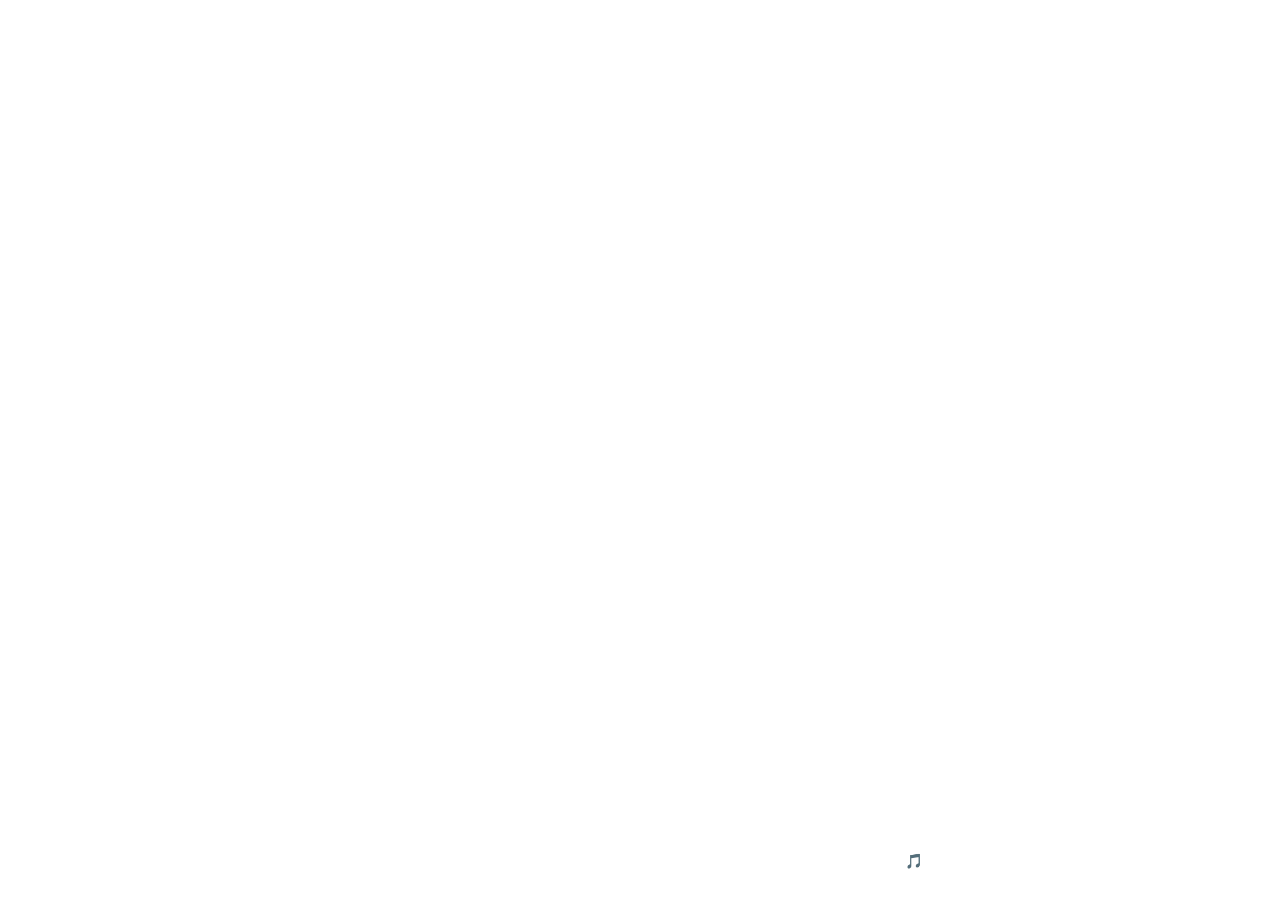
==== index.html @ e1b92f33 "Update index.html" ====
<!DOCTYPE html>
<html lang="en">
<head>
  <meta charset="UTF-8" />
  <meta name="viewport" content="width=device-width, initial-scale=1.0"/>
  <title>nade</title>
  <style>
    * {
      box-sizing: border-box;
    }

    html, body {
      margin: 0;
      padding: 0;
      height: 100%;
      font-family: 'Segoe UI', sans-serif;
      background: url('https://images.unsplash.com/photo-1503264116251-35a269479413?auto=format&fit=crop&w=1950&q=80') no-repeat center center fixed;
      background-size: cover;
      overflow: hidden;
      color: #fff;
    }

    body {
      display: flex;
      flex-direction: column;
      justify-content: center;
      align-items: center;
      animation: fadeIn 2s ease forwards;
      opacity: 0;
    }

    @keyframes fadeIn {
      to {
        opacity: 1;
      }
    }

    .glass {
      background: rgba(255, 255, 255, 0.1);
      backdrop-filter: blur(20px);
      border-radius: 20px;
      padding: 2rem;
      text-align: center;
      max-width: 600px;
      width: 90%;
      box-shadow: 0 0 20px rgba(255, 255, 255, 0.2), 0 0 40px rgba(255, 255, 255, 0.1);
      margin-bottom: 1rem;
    }

    h1 {
      font-size: 3rem;
      margin-bottom: 1rem;
    }

    p {
      font-size: 1.2rem;
      margin-bottom: 1.5rem;
    }

    .links a {
      color: #fff;
      margin: 0 10px;
      text-decoration: none;
      opacity: 0.7;
      transition: opacity 0.2s ease;
    }

    .links a:hover {
      opacity: 1;
    }

    .song-info {
      position: fixed;
      bottom: 20px;
      right: 20px;
      background: rgba(255, 255, 255, 0.1);
      backdrop-filter: blur(15px);
      border-radius: 12px;
      padding: 10px 15px;
      font-size: 0.9rem;
      box-shadow: 0 0 12px rgba(255,255,255,0.3), 0 0 20px rgba(255,255,255,0.15);
    }

    .controls {
      margin-top: 1rem;
      display: flex;
      flex-direction: column;
      gap: 10px;
      align-items: center;
    }

    .play-btn {
      background: rgba(255, 255, 255, 0.1);
      backdrop-filter: blur(15px);
      border: none;
      border-radius: 12px;
      padding: 10px 20px;
      color: #fff;
      font-size: 1rem;
      cursor: pointer;
      box-shadow: 0 0 10px rgba(255,255,255,0.2);
      transition: background 0.2s ease;
    }

    .play-btn:hover {
      background: rgba(255, 255, 255, 0.2);
    }

    .volume-slider {
      width: 150px;
    }

    .music-controls {
  position: fixed;
  bottom: 20px;
  left: 20px;
  background: rgba(255, 255, 255, 0.1);
  backdrop-filter: blur(15px);
  border-radius: 12px;
  padding: 10px 15px;
  display: flex;
  align-items: center;
  gap: 10px;
  box-shadow: 0 0 12px rgba(255,255,255,0.3), 0 0 20px rgba(255,255,255,0.15);
  z-index: 100;
}


    input[type=range] {
      -webkit-appearance: none;
      width: 100%;
      height: 6px;
      border-radius: 5px;
      background: rgba(255,255,255,0.3);
      outline: none;
      transition: background 0.2s;
    }

    input[type=range]::-webkit-slider-thumb {
      -webkit-appearance: none;
      appearance: none;
      width: 12px;
      height: 12px;
      border-radius: 50%;
      background: #fff;
      cursor: pointer;
    }

    audio {
      display: none;
    }
  </style>
</head>
<div class="music-controls">
  <button class="play-btn" id="playBtn">Play</button>
  <input type="range" class="volume-slider" id="volumeSlider" min="0" max="1" step="0.01" value="0.5" />
</div>
<body>
  <div class="glass">
    <h1>nade</h1>
    <p>I'm fascinated with the world.</p>
    <div class="links">
      <a href="https://github.com/gn1e" target="_blank">GitHub</a>
      <a href="https://discord.com/users/yourid" target="_blank">Discord</a>
    </div>
  </div>

  <div class="song-info">
    🎵 Now Playing: <strong>Caramella Girls - Caramelldansen</strong>
  </div>

  <audio id="bgMusic" loop>
    <source src="https://gn1e.co/Caramella Girls - Caramelldansen HD Version (Swedish Original) Official.mp3" type="audio/mpeg" />
  </audio>

  <script>
    const audio = document.getElementById("bgMusic");
    const playBtn = document.getElementById("playBtn");
    const volumeSlider = document.getElementById("volumeSlider");

    let isPlaying = false;

    playBtn.addEventListener("click", () => {
      if (!isPlaying) {
        audio.volume = volumeSlider.value;
        audio.play().then(() => {
          isPlaying = true;
          playBtn.textContent = "Pause";
        }).catch(err => {});
      } else {
        audio.pause();
        isPlaying = false;
        playBtn.textContent = "Play";
      }
    });

    volumeSlider.addEventListener("input", () => {
      audio.volume = volumeSlider.value;
    });
  </script>
</body>
</html>
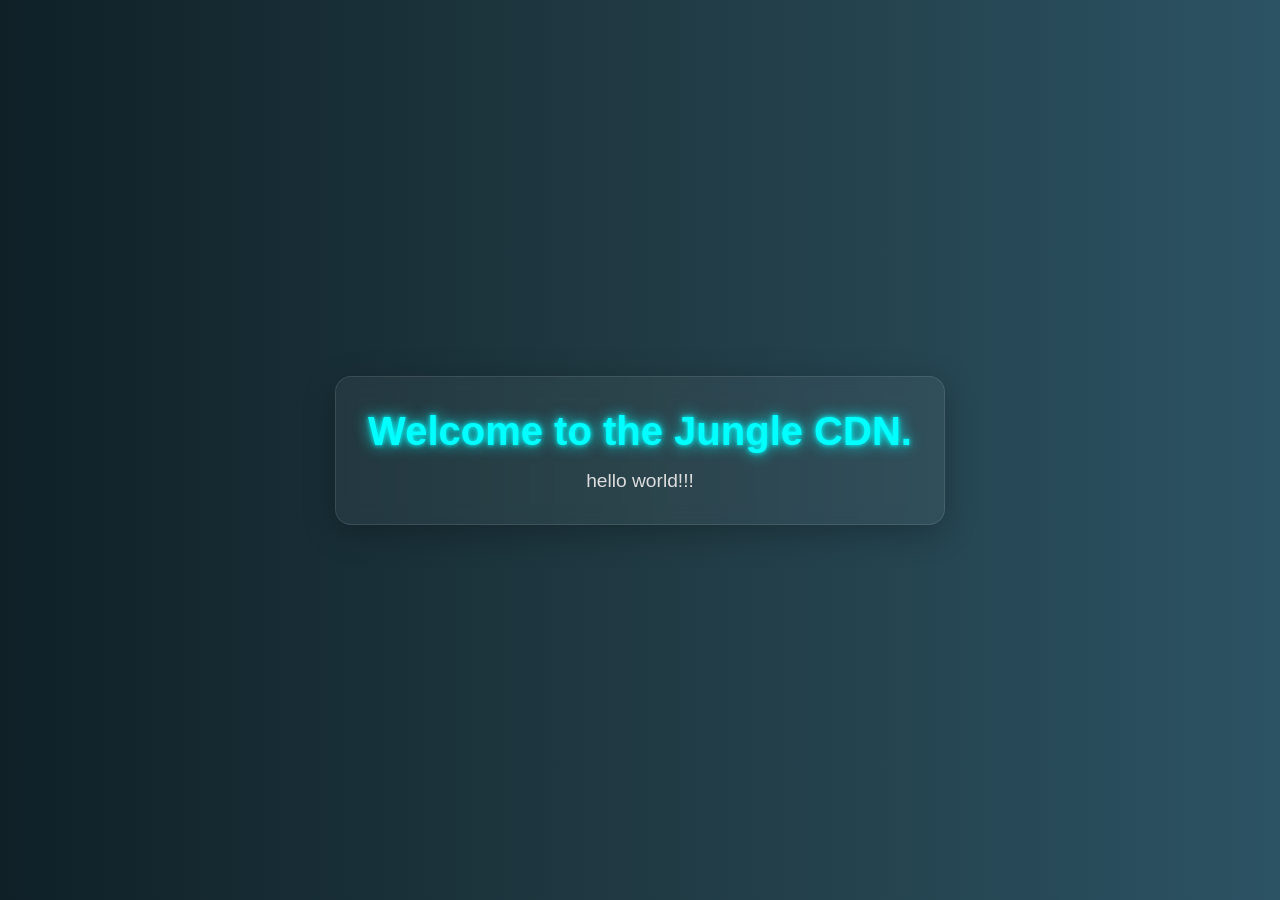
==== commit 192128c6: "Update index.html" ====
--- a/index.html
+++ b/index.html
@@ -3,29 +3,49 @@
 <head>
   <meta charset="UTF-8" />
   <meta name="viewport" content="width=device-width, initial-scale=1.0"/>
-  <title>nade</title>
+  <title>Welcome to My CDN</title>
   <style>
     * {
       box-sizing: border-box;
-    }
-
-    html, body {
       margin: 0;
       padding: 0;
-      height: 100%;
-      font-family: 'Segoe UI', sans-serif;
-      background: url('https://images.unsplash.com/photo-1503264116251-35a269479413?auto=format&fit=crop&w=1950&q=80') no-repeat center center fixed;
-      background-size: cover;
-      overflow: hidden;
-      color: #fff;
     }
 
     body {
+      font-family: 'Segoe UI', Tahoma, Geneva, Verdana, sans-serif;
+      background: linear-gradient(to right, #0f2027, #203a43, #2c5364);
+      color: white;
       display: flex;
-      flex-direction: column;
       justify-content: center;
       align-items: center;
-      animation: fadeIn 2s ease forwards;
+      min-height: 100vh;
+      overflow: hidden;
+    }
+
+    .container {
+      text-align: center;
+      padding: 2rem;
+      background: rgba(255, 255, 255, 0.05);
+      border: 1px solid rgba(255, 255, 255, 0.1);
+      border-radius: 16px;
+      box-shadow: 0 8px 32px rgba(0, 0, 0, 0.25);
+      backdrop-filter: blur(10px);
+      animation: fadeIn 1.5s ease-out forwards;
+      opacity: 0;
+    }
+
+    h1 {
+      font-size: 2.5rem;
+      margin-bottom: 1rem;
+      animation: slideUp 1s ease-out 0.5s forwards;
+      opacity: 0;
+    }
+
+    p {
+      font-size: 1.2rem;
+      margin-top: 0.5rem;
+      color: #ddd;
+      animation: slideUp 1s ease-out 0.8s forwards;
       opacity: 0;
     }
 
@@ -35,168 +55,27 @@
       }
     }
 
-    .glass {
-      background: rgba(255, 255, 255, 0.1);
-      backdrop-filter: blur(20px);
-      border-radius: 20px;
-      padding: 2rem;
-      text-align: center;
-      max-width: 600px;
-      width: 90%;
-      box-shadow: 0 0 20px rgba(255, 255, 255, 0.2), 0 0 40px rgba(255, 255, 255, 0.1);
-      margin-bottom: 1rem;
+    @keyframes slideUp {
+      0% {
+        opacity: 0;
+        transform: translateY(20px);
+      }
+      100% {
+        opacity: 1;
+        transform: translateY(0);
+      }
     }
 
-    h1 {
-      font-size: 3rem;
-      margin-bottom: 1rem;
-    }
-
-    p {
-      font-size: 1.2rem;
-      margin-bottom: 1.5rem;
-    }
-
-    .links a {
-      color: #fff;
-      margin: 0 10px;
-      text-decoration: none;
-      opacity: 0.7;
-      transition: opacity 0.2s ease;
-    }
-
-    .links a:hover {
-      opacity: 1;
-    }
-
-    .song-info {
-      position: fixed;
-      bottom: 20px;
-      right: 20px;
-      background: rgba(255, 255, 255, 0.1);
-      backdrop-filter: blur(15px);
-      border-radius: 12px;
-      padding: 10px 15px;
-      font-size: 0.9rem;
-      box-shadow: 0 0 12px rgba(255,255,255,0.3), 0 0 20px rgba(255,255,255,0.15);
-    }
-
-    .controls {
-      margin-top: 1rem;
-      display: flex;
-      flex-direction: column;
-      gap: 10px;
-      align-items: center;
-    }
-
-    .play-btn {
-      background: rgba(255, 255, 255, 0.1);
-      backdrop-filter: blur(15px);
-      border: none;
-      border-radius: 12px;
-      padding: 10px 20px;
-      color: #fff;
-      font-size: 1rem;
-      cursor: pointer;
-      box-shadow: 0 0 10px rgba(255,255,255,0.2);
-      transition: background 0.2s ease;
-    }
-
-    .play-btn:hover {
-      background: rgba(255, 255, 255, 0.2);
-    }
-
-    .volume-slider {
-      width: 150px;
-    }
-
-    .music-controls {
-  position: fixed;
-  bottom: 20px;
-  left: 20px;
-  background: rgba(255, 255, 255, 0.1);
-  backdrop-filter: blur(15px);
-  border-radius: 12px;
-  padding: 10px 15px;
-  display: flex;
-  align-items: center;
-  gap: 10px;
-  box-shadow: 0 0 12px rgba(255,255,255,0.3), 0 0 20px rgba(255,255,255,0.15);
-  z-index: 100;
-}
-
-
-    input[type=range] {
-      -webkit-appearance: none;
-      width: 100%;
-      height: 6px;
-      border-radius: 5px;
-      background: rgba(255,255,255,0.3);
-      outline: none;
-      transition: background 0.2s;
-    }
-
-    input[type=range]::-webkit-slider-thumb {
-      -webkit-appearance: none;
-      appearance: none;
-      width: 12px;
-      height: 12px;
-      border-radius: 50%;
-      background: #fff;
-      cursor: pointer;
-    }
-
-    audio {
-      display: none;
+    .glow {
+      color: #00ffff;
+      text-shadow: 0 0 5px #00ffff, 0 0 15px #00ffff;
     }
   </style>
 </head>
-<div class="music-controls">
-  <button class="play-btn" id="playBtn">Play</button>
-  <input type="range" class="volume-slider" id="volumeSlider" min="0" max="1" step="0.01" value="0.5" />
-</div>
 <body>
-  <div class="glass">
-    <h1>nade</h1>
-    <p>I'm fascinated with the world.</p>
-    <div class="links">
-      <a href="https://github.com/gn1e" target="_blank">GitHub</a>
-      <a href="https://discord.com/users/yourid" target="_blank">Discord</a>
-    </div>
+  <div class="container">
+    <h1 class="glow">Welcome to the Jungle CDN.</h1>
+    <p>hello world!!!</p>
   </div>
-
-  <div class="song-info">
-    🎵 Now Playing: <strong>Caramella Girls - Caramelldansen</strong>
-  </div>
-
-  <audio id="bgMusic" loop>
-    <source src="https://gn1e.co/Caramella Girls - Caramelldansen HD Version (Swedish Original) Official.mp3" type="audio/mpeg" />
-  </audio>
-
-  <script>
-    const audio = document.getElementById("bgMusic");
-    const playBtn = document.getElementById("playBtn");
-    const volumeSlider = document.getElementById("volumeSlider");
-
-    let isPlaying = false;
-
-    playBtn.addEventListener("click", () => {
-      if (!isPlaying) {
-        audio.volume = volumeSlider.value;
-        audio.play().then(() => {
-          isPlaying = true;
-          playBtn.textContent = "Pause";
-        }).catch(err => {});
-      } else {
-        audio.pause();
-        isPlaying = false;
-        playBtn.textContent = "Play";
-      }
-    });
-
-    volumeSlider.addEventListener("input", () => {
-      audio.volume = volumeSlider.value;
-    });
-  </script>
 </body>
 </html>
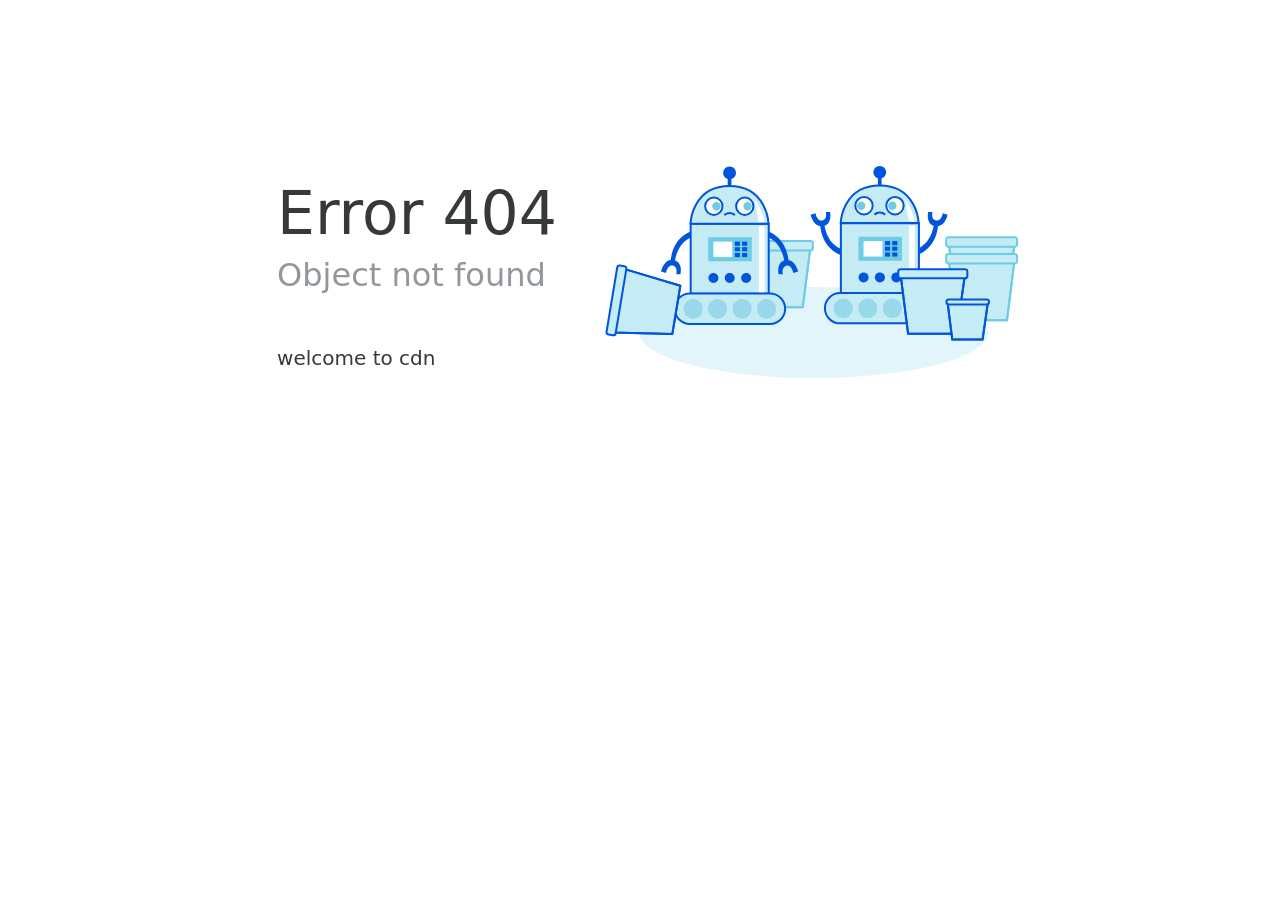
==== commit 74df5033: "Update index.html" ====
--- a/index.html
+++ b/index.html
@@ -1,81 +1,593 @@
 <!DOCTYPE html>
 <html lang="en">
-<head>
-  <meta charset="UTF-8" />
-  <meta name="viewport" content="width=device-width, initial-scale=1.0"/>
-  <title>Welcome to My CDN</title>
-  <style>
-    * {
-      box-sizing: border-box;
-      margin: 0;
-      padding: 0;
-    }
+  <head>
+    <meta charset="UTF-8" />
+    <meta name="viewport" content="width=device-width, initial-scale=1.0" />
+    <link rel="icon" href="https://www.cloudflare.com/favicon.ico" />
+    <title>jengle</title>
+    <style>
+      body {
+        font-family: system-ui;
+        font-weight: 300;
+        font-size: 1.25rem;
+        color: #36393a;
+        display: flex;
+        align-items: center;
+        justify-content: center;
+      }
+      main {
+        max-width: 1200px;
+        margin-top: 120px;
+        display: flex;
+        flex-wrap: wrap;
+        align-items: center;
+        justify-content: center;
+      }
+      #text {
+        max-width: 60%;
+        margin-left: 1rem;
+        margin-right: 1rem;
+      }
+      main > section > div {
+        margin-bottom: 3.25rem;
+      }
+      svg {
+        margin-left: 2rem;
+      }
+      @keyframes eye-1 {
+        0% {
+          transform: translateX(0);
+        }
+        10%,
+        50% {
+          transform: translateX(-5px);
+        }
+        60% {
+          transform: translateX(0);
+        }
+        100% {
+          transform: translateX(0px);
+        }
+      }
+      @keyframes eye-2 {
+        0% {
+          transform: translateX(0);
+        }
+        10%,
+        50% {
+          transform: translateX(5px);
+        }
+        60% {
+          transform: translateX(0);
+        }
+        100% {
+          transform: translateX(0px);
+        }
+      }
+      svg > .eye-1 {
+        animation: eye-1 3s infinite;
+      }
+      svg > .eye-2 {
+        animation: eye-2 3s 0.6s infinite;
+      }
+      h1 {
+        font-size: 3.75rem;
+        font-weight: 400;
+        margin-bottom: 0.5rem;
+      }
+      h3 {
+        font-size: 2rem;
+        font-weight: 400;
+        color: #92979b;
+        margin: 0;
+      }
+      a {
+        color: #0055dc;
+      }
+      p {
+        margin: 0;
+      }
+      #error-title {
+        font-size: 2rem;
+        margin-bottom: 1rem;
+      }
+      #footer-title {
+        font-weight: 700;
+        margin-bottom: 0.75rem;
+      }
+    </style>
+  </head>
+  <body>
+    <main>
+      <section id="text">
+        <div>
+          <h1>Error 404</h1>
+          <h3>Object not found</h3>
+        </div>
 
-    body {
-      font-family: 'Segoe UI', Tahoma, Geneva, Verdana, sans-serif;
-      background: linear-gradient(to right, #0f2027, #203a43, #2c5364);
-      color: white;
-      display: flex;
-      justify-content: center;
-      align-items: center;
-      min-height: 100vh;
-      overflow: hidden;
-    }
+        <div>
+          <p>
+            welcome to cdn
+          </p>
+        </div>
+      </section>
 
-    .container {
-      text-align: center;
-      padding: 2rem;
-      background: rgba(255, 255, 255, 0.05);
-      border: 1px solid rgba(255, 255, 255, 0.1);
-      border-radius: 16px;
-      box-shadow: 0 8px 32px rgba(0, 0, 0, 0.25);
-      backdrop-filter: blur(10px);
-      animation: fadeIn 1.5s ease-out forwards;
-      opacity: 0;
-    }
-
-    h1 {
-      font-size: 2.5rem;
-      margin-bottom: 1rem;
-      animation: slideUp 1s ease-out 0.5s forwards;
-      opacity: 0;
-    }
-
-    p {
-      font-size: 1.2rem;
-      margin-top: 0.5rem;
-      color: #ddd;
-      animation: slideUp 1s ease-out 0.8s forwards;
-      opacity: 0;
-    }
-
-    @keyframes fadeIn {
-      to {
-        opacity: 1;
-      }
-    }
-
-    @keyframes slideUp {
-      0% {
-        opacity: 0;
-        transform: translateY(20px);
-      }
-      100% {
-        opacity: 1;
-        transform: translateY(0);
-      }
-    }
-
-    .glow {
-      color: #00ffff;
-      text-shadow: 0 0 5px #00ffff, 0 0 15px #00ffff;
-    }
-  </style>
-</head>
-<body>
-  <div class="container">
-    <h1 class="glow">Welcome to the Jungle CDN.</h1>
-    <p>hello world!!!</p>
-  </div>
-</body>
+      <section>
+        <svg
+          width="414"
+          height="212"
+          viewBox="0 0 414 212"
+          fill="none"
+          xmlns="http://www.w3.org/2000/svg"
+        >
+          <ellipse cx="208.5" cy="166.5" rx="174.5" ry="45.5" fill="#E2F5FA" />
+          <path
+            d="M205.516 80.2674H139.419L148.186 141.237H197.788L205.516 80.2674Z"
+            fill="#C5EBF5"
+          />
+          <path
+            d="M205.516 80.2674H139.419L148.186 141.237H197.788L205.516 80.2674Z"
+            stroke="#6ECCE5"
+            stroke-width="2"
+            stroke-linecap="round"
+            stroke-linejoin="round"
+          />
+          <path
+            d="M205.516 80.2674H139.419L148.186 141.237H197.788L205.516 80.2674Z"
+            stroke="#6ECCE5"
+            stroke-width="2"
+            stroke-linecap="round"
+            stroke-linejoin="round"
+          />
+          <rect
+            x="137"
+            y="75"
+            width="70.9351"
+            height="9.39611"
+            rx="2.40792"
+            fill="#C5EBF5"
+            stroke="#6ECCE5"
+            stroke-width="2"
+          />
+          <path
+            d="M124.566 13.277C121.053 13.277 118.204 10.4288 118.204 6.91534C118.204 3.40191 121.053 0.553711 124.566 0.553711C128.08 0.553711 130.928 3.40191 130.928 6.91534C130.928 10.4288 128.08 13.277 124.566 13.277Z"
+            fill="#0055DC"
+          />
+          <path
+            d="M122.692 10.2347H126.402V24.0345H122.692V10.2347Z"
+            fill="#0055DC"
+          />
+          <path
+            d="M85.6775 57.6815H163.733V127.819H85.6775V57.6815Z"
+            fill="#C5EBF5"
+            stroke="#0055DC"
+            stroke-width="2"
+          />
+          <path
+            d="M183.719 96.4263H179.429C179.429 96.4263 178.132 78.2631 163.565 71.5752V65.4338C169.87 67.9703 182.283 75.5798 183.719 96.4263Z"
+            fill="#0055DC"
+          />
+          <path
+            d="M193.146 105.43L188.253 106.931C188.253 106.931 186.752 98.3591 181.394 99.6477C176.035 100.936 177.96 108.22 177.96 108.22H173.678C173.678 108.22 170.889 95.9857 180.537 94.0691C190.186 92.1524 193.146 105.43 193.146 105.43Z"
+            fill="#0055DC"
+          />
+          <path
+            d="M65.5132 96.4345H69.795C69.795 96.4345 71.0999 78.2712 85.6583 71.5752V65.4338C79.3537 67.9377 66.916 75.5472 65.5132 96.4345Z"
+            fill="#0055DC"
+          />
+          <path
+            d="M56.0777 105.406L60.9712 106.906C60.9712 106.906 62.472 98.3345 67.8304 99.6149C73.1888 100.895 71.2559 108.195 71.2559 108.195H75.5459C75.5459 108.195 78.3353 95.9611 68.6868 94.0445C59.0384 92.1278 56.0777 105.406 56.0777 105.406Z"
+            fill="#0055DC"
+          />
+          <path
+            d="M136.176 111.953C136.176 113.281 136.704 114.555 137.643 115.494C138.582 116.433 139.856 116.961 141.184 116.961C141.842 116.962 142.494 116.833 143.103 116.582C143.711 116.331 144.264 115.962 144.73 115.497C145.196 115.032 145.565 114.48 145.818 113.872C146.07 113.264 146.2 112.612 146.2 111.953C146.2 111.295 146.07 110.642 145.818 110.034C145.566 109.425 145.196 108.872 144.73 108.407C144.265 107.941 143.712 107.571 143.103 107.319C142.495 107.067 141.842 106.937 141.184 106.937C139.855 106.94 138.581 107.469 137.642 108.409C136.703 109.35 136.176 110.624 136.176 111.953V111.953Z"
+            fill="#0055DC"
+          />
+          <path
+            d="M119.701 111.953C119.701 112.612 119.831 113.264 120.083 113.872C120.335 114.48 120.705 115.032 121.171 115.497C121.637 115.962 122.19 116.331 122.798 116.582C123.407 116.833 124.059 116.962 124.717 116.961C126.045 116.961 127.319 116.433 128.258 115.494C129.197 114.555 129.725 113.281 129.725 111.953C129.725 110.624 129.198 109.35 128.259 108.409C127.32 107.469 126.046 106.94 124.717 106.937C124.058 106.937 123.406 107.067 122.798 107.319C122.189 107.571 121.636 107.941 121.17 108.407C120.704 108.872 120.335 109.425 120.083 110.034C119.831 110.642 119.701 111.295 119.701 111.953V111.953Z"
+            fill="#0055DC"
+          />
+          <path
+            d="M103.384 111.953C103.384 112.612 103.513 113.264 103.766 113.872C104.018 114.48 104.387 115.032 104.853 115.497C105.319 115.962 105.872 116.331 106.481 116.582C107.089 116.833 107.741 116.962 108.399 116.961C109.728 116.961 111.001 116.433 111.94 115.494C112.88 114.555 113.407 113.281 113.407 111.953C113.407 110.624 112.88 109.35 111.941 108.409C111.002 107.469 109.728 106.94 108.399 106.937C107.069 106.937 105.793 107.466 104.853 108.407C103.912 109.347 103.384 110.623 103.384 111.953V111.953Z"
+            fill="#0055DC"
+          />
+          <path
+            d="M163.419 57.6273H85.5901C85.5901 57.6273 86.8707 20.01 124.5 20.01C162.13 20.01 163.419 57.6273 163.419 57.6273Z"
+            fill="#C5EBF5"
+            stroke="#0055DC"
+            stroke-width="2"
+          />
+          <path
+            d="M153.931 60.0436H159.587V126.787H153.931V60.0436Z"
+            fill="white"
+          />
+          <path
+            d="M159.528 55.6816H153.703L149.151 32.3329C149.151 32.3329 158.005 44.3703 159.528 55.6816Z"
+            fill="white"
+          />
+          <path
+            d="M139.792 48.9516C134.995 48.9516 131.106 45.0627 131.106 40.2656C131.106 35.4684 134.995 31.5795 139.792 31.5795C144.589 31.5795 148.478 35.4684 148.478 40.2656C148.478 45.0627 144.589 48.9516 139.792 48.9516Z"
+            fill="white"
+            stroke="#0055DC"
+            stroke-width="2"
+            stroke-miterlimit="10"
+          />
+          <path
+            d="M108.821 48.9516C104.024 48.9516 100.135 45.0627 100.135 40.2655C100.135 35.4684 104.024 31.5795 108.821 31.5795C113.618 31.5795 117.507 35.4684 117.507 40.2655C117.507 45.0627 113.618 48.9516 108.821 48.9516Z"
+            fill="white"
+            stroke="#0055DC"
+            stroke-width="2"
+            stroke-miterlimit="10"
+          />
+          <path
+            class="eye-1"
+            d="M138.373 40.3055C138.373 41.4216 138.817 42.4921 139.606 43.2813C140.395 44.0706 141.466 44.5139 142.582 44.5139C143.697 44.5118 144.765 44.0674 145.552 43.2784C146.34 42.4894 146.782 41.4202 146.782 40.3055C146.78 39.1921 146.337 38.125 145.549 37.3378C144.762 36.5506 143.695 36.1073 142.582 36.1052C141.467 36.1052 140.398 36.5474 139.609 37.3349C138.82 38.1224 138.375 39.1907 138.373 40.3055V40.3055Z"
+            fill="#6ECCE5"
+          />
+          <path
+            class="eye-1"
+            d="M107.271 40.3055C107.271 41.4202 107.714 42.4894 108.501 43.2784C109.289 44.0674 110.357 44.5118 111.472 44.5139C112.588 44.5139 113.658 44.0706 114.447 43.2813C115.237 42.4921 115.68 41.4216 115.68 40.3055C115.678 39.1907 115.234 38.1224 114.445 37.3349C113.656 36.5474 112.586 36.1052 111.472 36.1052C110.358 36.1073 109.291 36.5506 108.504 37.3378C107.717 38.125 107.274 39.1921 107.271 40.3055V40.3055Z"
+            fill="#6ECCE5"
+          />
+          <path
+            d="M84.8918 127.581H164.967C173.345 127.581 180.137 134.371 180.137 142.747C180.137 151.123 173.345 157.913 164.967 157.913H84.8918C76.5136 157.913 69.7218 151.123 69.7218 142.747C69.7218 134.371 76.5136 127.581 84.8918 127.581Z"
+            fill="#C5EBF5"
+            stroke="#0055DC"
+            stroke-width="2"
+          />
+          <g style="mix-blend-mode: multiply">
+            <path
+              d="M152.026 142.831C151.99 145.395 152.973 147.869 154.76 149.709C156.547 151.549 158.992 152.603 161.556 152.641C164.12 152.603 166.565 151.549 168.352 149.709C170.139 147.869 171.122 145.395 171.086 142.831C171.122 140.266 170.139 137.792 168.352 135.953C166.565 134.113 164.12 133.058 161.556 133.02C158.992 133.058 156.547 134.113 154.76 135.953C152.973 137.792 151.99 140.266 152.026 142.831Z"
+              fill="#C5EBF5"
+            />
+          </g>
+          <g style="mix-blend-mode: multiply">
+            <path
+              d="M137.081 152.641C131.818 152.641 127.552 148.249 127.552 142.831C127.552 137.412 131.818 133.02 137.081 133.02C142.344 133.02 146.611 137.412 146.611 142.831C146.611 148.249 142.344 152.641 137.081 152.641Z"
+              fill="#C5EBF5"
+            />
+          </g>
+          <g style="mix-blend-mode: multiply">
+            <path
+              d="M103.074 142.831C103.038 145.395 104.021 147.869 105.808 149.709C107.595 151.549 110.039 152.603 112.604 152.641C115.168 152.603 117.613 151.549 119.4 149.709C121.187 147.869 122.17 145.395 122.134 142.831C122.17 140.266 121.187 137.792 119.4 135.953C117.613 134.113 115.168 133.058 112.604 133.02C110.039 133.058 107.595 134.113 105.808 135.953C104.021 137.792 103.038 140.266 103.074 142.831Z"
+              fill="#C5EBF5"
+            />
+          </g>
+          <g style="mix-blend-mode: multiply">
+            <path
+              d="M78.598 142.831C78.5614 145.395 79.5447 147.869 81.3317 149.709C83.1186 151.549 85.5631 152.603 88.1276 152.641C90.692 152.603 93.1364 151.549 94.9234 149.709C96.7103 147.869 97.6936 145.395 97.6571 142.831C97.6936 140.266 96.7103 137.792 94.9234 135.953C93.1364 134.113 90.692 133.058 88.1276 133.02C85.5631 133.058 83.1186 134.113 81.3317 135.953C79.5447 137.792 78.5614 140.266 78.598 142.831Z"
+              fill="#C5EBF5"
+            />
+          </g>
+          <path
+            d="M103.252 71.1929H146.765V95.2437H103.252V71.1929Z"
+            fill="#6ECCE5"
+          />
+          <path
+            d="M137.087 75.635H142.177V79.7379H137.087V75.635Z"
+            fill="#0055DC"
+          />
+          <path
+            d="M129.852 75.635H134.934V79.7379H129.852V75.635Z"
+            fill="#0055DC"
+          />
+          <path
+            d="M137.087 87.0141H142.177V91.1089H137.087V87.0141Z"
+            fill="#0055DC"
+          />
+          <path
+            d="M129.852 87.0141H134.934V91.1089H129.852V87.0141Z"
+            fill="#0055DC"
+          />
+          <path
+            d="M137.087 81.1718H142.177V85.2666H137.087V81.1718Z"
+            fill="#0055DC"
+          />
+          <path
+            d="M129.852 81.1718H134.934V85.2666H129.852V81.1718Z"
+            fill="#0055DC"
+          />
+          <path
+            d="M108.366 75.635H127.238V91.1078H108.366V75.635Z"
+            fill="white"
+          />
+          <path
+            d="M119.345 49.2718C120.041 48.5443 120.865 47.9697 121.768 47.5786C122.671 47.1875 123.637 46.9869 124.612 46.9869C125.587 46.9869 126.553 47.1875 127.456 47.5786C128.359 47.9697 129.183 48.5443 129.879 49.2718"
+            stroke="#0055DC"
+            stroke-width="2"
+          />
+          <path
+            d="M274.751 12.7232C271.238 12.7232 268.39 9.87505 268.39 6.36162C268.39 2.8482 271.238 0 274.751 0C278.265 0 281.113 2.8482 281.113 6.36162C281.113 9.87505 278.265 12.7232 274.751 12.7232Z"
+            fill="#0055DC"
+          />
+          <path
+            d="M272.877 9.68185H276.588V23.4817H272.877V9.68185Z"
+            fill="#0055DC"
+          />
+          <path
+            d="M235.863 57.1286H313.919V127.266H235.863V57.1286Z"
+            fill="#C5EBF5"
+            stroke="#0055DC"
+            stroke-width="2"
+          />
+          <path
+            d="M333.248 57.7026H328.958C328.958 57.7026 327.662 75.8658 313.095 82.5537V88.6951C319.4 86.1586 331.813 78.5491 333.248 57.7026Z"
+            fill="#0055DC"
+          />
+          <path
+            d="M342.676 48.6986L337.782 47.1979C337.782 47.1979 336.282 55.7698 330.923 54.4812C325.565 53.1925 327.49 45.9093 327.49 45.9093H323.208C323.208 45.9093 320.419 58.1432 330.067 60.0598C339.715 61.9765 342.676 48.6986 342.676 48.6986Z"
+            fill="#0055DC"
+          />
+          <path
+            d="M215.043 57.6946H219.325C219.325 57.6946 220.63 75.8578 235.188 82.5538V88.6953C228.884 86.1914 216.446 78.5819 215.043 57.6946Z"
+            fill="#0055DC"
+          />
+          <path
+            d="M205.608 48.7232L210.501 47.2226C210.501 47.2226 212.002 55.7944 217.36 54.514C222.719 53.2335 220.786 45.9339 220.786 45.9339H225.076C225.076 45.9339 227.865 58.1678 218.217 60.0844C208.568 62.0011 205.608 48.7232 205.608 48.7232Z"
+            fill="#0055DC"
+          />
+          <path
+            d="M286.361 111.401C286.361 112.729 286.889 114.003 287.828 114.942C288.767 115.881 290.041 116.409 291.369 116.409C292.028 116.41 292.68 116.281 293.288 116.03C293.897 115.779 294.45 115.41 294.915 114.945C295.381 114.48 295.751 113.927 296.003 113.319C296.255 112.711 296.385 112.059 296.385 111.401C296.385 110.742 296.255 110.09 296.003 109.482C295.751 108.873 295.382 108.32 294.916 107.854C294.45 107.389 293.897 107.019 293.289 106.767C292.68 106.515 292.028 106.385 291.369 106.385C290.04 106.387 288.767 106.917 287.828 107.857C286.889 108.798 286.361 110.072 286.361 111.401V111.401Z"
+            fill="#0055DC"
+          />
+          <path
+            d="M269.887 111.401C269.887 112.059 270.017 112.711 270.269 113.319C270.521 113.927 270.891 114.48 271.357 114.945C271.823 115.41 272.376 115.779 272.984 116.03C273.593 116.281 274.245 116.41 274.903 116.409C276.231 116.409 277.505 115.881 278.444 114.942C279.383 114.003 279.911 112.729 279.911 111.401C279.911 110.072 279.383 108.798 278.445 107.857C277.506 106.917 276.232 106.387 274.903 106.385C274.244 106.385 273.592 106.515 272.984 106.767C272.375 107.019 271.822 107.389 271.356 107.854C270.89 108.32 270.521 108.873 270.269 109.482C270.017 110.09 269.887 110.742 269.887 111.401V111.401Z"
+            fill="#0055DC"
+          />
+          <path
+            d="M253.569 111.401C253.569 112.059 253.699 112.711 253.951 113.319C254.204 113.927 254.573 114.48 255.039 114.945C255.505 115.41 256.058 115.779 256.666 116.03C257.275 116.281 257.927 116.41 258.585 116.409C259.914 116.409 261.187 115.881 262.126 114.942C263.066 114.003 263.593 112.729 263.593 111.401C263.593 110.072 263.066 108.798 262.127 107.857C261.188 106.917 259.914 106.387 258.585 106.385C257.255 106.385 255.979 106.914 255.039 107.854C254.098 108.795 253.569 110.071 253.569 111.401V111.401Z"
+            fill="#0055DC"
+          />
+          <path
+            d="M313.604 57.0745H235.775C235.775 57.0745 237.056 19.4572 274.686 19.4572C312.315 19.4572 313.604 57.0745 313.604 57.0745Z"
+            fill="#C5EBF5"
+            stroke="#0055DC"
+            stroke-width="2"
+          />
+          <path
+            d="M304.116 59.4908H309.773V126.234H304.116V59.4908Z"
+            fill="white"
+          />
+          <path
+            d="M309.713 55.1288H303.889L299.336 31.7801C299.336 31.7801 308.19 43.8175 309.713 55.1288Z"
+            fill="white"
+          />
+          <path
+            d="M259.006 48.4013C263.804 48.4013 267.692 44.5124 267.692 39.7152C267.692 34.918 263.804 31.0292 259.006 31.0292C254.209 31.0292 250.32 34.918 250.32 39.7152C250.32 44.5124 254.209 48.4013 259.006 48.4013Z"
+            fill="white"
+            stroke="#0055DC"
+            stroke-width="2"
+            stroke-miterlimit="10"
+          />
+          <path
+            d="M289.977 48.4013C294.774 48.4013 298.663 44.5124 298.663 39.7152C298.663 34.918 294.774 31.0292 289.977 31.0292C285.18 31.0292 281.291 34.918 281.291 39.7152C281.291 44.5124 285.18 48.4013 289.977 48.4013Z"
+            fill="white"
+            stroke="#0055DC"
+            stroke-width="2"
+            stroke-miterlimit="10"
+          />
+          <path
+            class="eye-2"
+            d="M260.425 39.7552C260.425 40.8713 259.981 41.9418 259.192 42.731C258.403 43.5202 257.333 43.9636 256.216 43.9636C255.102 43.9615 254.033 43.5171 253.246 42.7281C252.458 41.9391 252.016 40.8699 252.016 39.7552C252.018 38.6418 252.461 37.5747 253.249 36.7875C254.036 36.0002 255.103 35.557 256.216 35.5549C257.331 35.5549 258.4 35.9971 259.189 36.7846C259.978 37.5721 260.423 38.6404 260.425 39.7552V39.7552Z"
+            fill="#6ECCE5"
+          />
+          <path
+            class="eye-2"
+            d="M291.527 39.7552C291.527 40.8699 291.085 41.9391 290.297 42.7281C289.51 43.5171 288.441 43.9615 287.327 43.9636C286.21 43.9636 285.14 43.5202 284.351 42.731C283.562 41.9418 283.118 40.8713 283.118 39.7552C283.12 38.6404 283.565 37.5721 284.354 36.7846C285.143 35.9971 286.212 35.5549 287.327 35.5549C288.44 35.557 289.507 36.0002 290.294 36.7875C291.082 37.5747 291.525 38.6418 291.527 39.7552V39.7552Z"
+            fill="#6ECCE5"
+          />
+          <path
+            d="M235.077 127.028H315.152C323.53 127.028 330.322 133.818 330.322 142.194C330.322 150.57 323.53 157.36 315.152 157.36H235.077C226.699 157.36 219.907 150.57 219.907 142.194C219.907 133.818 226.699 127.028 235.077 127.028Z"
+            fill="#C5EBF5"
+            stroke="#0055DC"
+            stroke-width="2"
+          />
+          <g style="mix-blend-mode: multiply">
+            <path
+              d="M302.212 142.278C302.175 144.843 303.159 147.317 304.946 149.157C306.733 150.996 309.177 152.051 311.741 152.089C314.306 152.051 316.75 150.996 318.537 149.157C320.324 147.317 321.308 144.843 321.271 142.278C321.308 139.714 320.324 137.24 318.537 135.4C316.75 133.561 314.306 132.506 311.741 132.468C309.177 132.506 306.733 133.561 304.946 135.4C303.159 137.24 302.175 139.714 302.212 142.278Z"
+              fill="#C5EBF5"
+            />
+          </g>
+          <g style="mix-blend-mode: multiply">
+            <path
+              d="M287.267 152.089C282.004 152.089 277.737 147.697 277.737 142.278C277.737 136.86 282.004 132.468 287.267 132.468C292.53 132.468 296.796 136.86 296.796 142.278C296.796 147.697 292.53 152.089 287.267 152.089Z"
+              fill="#C5EBF5"
+            />
+          </g>
+          <g style="mix-blend-mode: multiply">
+            <path
+              d="M253.26 142.278C253.223 144.843 254.207 147.317 255.994 149.157C257.781 150.996 260.225 152.051 262.789 152.089C265.354 152.051 267.798 150.996 269.585 149.157C271.372 147.317 272.356 144.843 272.319 142.278C272.356 139.714 271.372 137.24 269.585 135.4C267.798 133.561 265.354 132.506 262.789 132.468C260.225 132.506 257.781 133.561 255.994 135.4C254.207 137.24 253.223 139.714 253.26 142.278Z"
+              fill="#C5EBF5"
+            />
+          </g>
+          <g style="mix-blend-mode: multiply">
+            <path
+              d="M228.783 142.278C228.747 144.843 229.73 147.317 231.517 149.157C233.304 150.996 235.749 152.051 238.313 152.089C240.877 152.051 243.322 150.996 245.109 149.157C246.896 147.317 247.879 144.843 247.843 142.278C247.879 139.714 246.896 137.24 245.109 135.4C243.322 133.561 240.877 132.506 238.313 132.468C235.749 132.506 233.304 133.561 231.517 135.4C229.73 137.24 228.747 139.714 228.783 142.278Z"
+              fill="#C5EBF5"
+            />
+          </g>
+          <path
+            d="M253.437 70.6394H296.951V94.6902H253.437V70.6394Z"
+            fill="#6ECCE5"
+          />
+          <path
+            d="M287.272 75.0814H292.363V79.1842H287.272V75.0814Z"
+            fill="#0055DC"
+          />
+          <path
+            d="M280.037 75.0814H285.119V79.1842H280.037V75.0814Z"
+            fill="#0055DC"
+          />
+          <path
+            d="M287.272 86.4604H292.363V90.5552H287.272V86.4604Z"
+            fill="#0055DC"
+          />
+          <path
+            d="M280.037 86.4604H285.119V90.5552H280.037V86.4604Z"
+            fill="#0055DC"
+          />
+          <path
+            d="M287.272 80.6182H292.363V84.713H287.272V80.6182Z"
+            fill="#0055DC"
+          />
+          <path
+            d="M280.037 80.6182H285.119V84.713H280.037V80.6182Z"
+            fill="#0055DC"
+          />
+          <path
+            d="M258.552 75.0814H277.424V90.5542H258.552V75.0814Z"
+            fill="white"
+          />
+          <path
+            d="M269.53 48.7169C270.226 47.9894 271.05 47.4149 271.953 47.0237C272.856 46.6326 273.822 46.432 274.797 46.432C275.772 46.432 276.738 46.6326 277.641 47.0237C278.545 47.4149 279.368 47.9894 280.064 48.7169"
+            stroke="#0055DC"
+            stroke-width="2"
+          />
+          <path
+            d="M409.67 76.5789H343.573L352.34 137.548H401.942L409.67 76.5789Z"
+            fill="#C5EBF5"
+          />
+          <path
+            d="M409.67 76.5789H343.573L352.34 137.548H401.942L409.67 76.5789Z"
+            stroke="#6ECCE5"
+            stroke-width="2"
+            stroke-linecap="round"
+            stroke-linejoin="round"
+          />
+          <path
+            d="M409.67 76.5789H343.573L352.34 137.548H401.942L409.67 76.5789Z"
+            stroke="#6ECCE5"
+            stroke-width="2"
+            stroke-linecap="round"
+            stroke-linejoin="round"
+          />
+          <rect
+            x="341.154"
+            y="71.3115"
+            width="70.9351"
+            height="9.39611"
+            rx="2.40792"
+            fill="#C5EBF5"
+            stroke="#6ECCE5"
+            stroke-width="2"
+          />
+          <path
+            d="M409.671 93.3885H343.573L352.34 154.358H401.942L409.671 93.3885Z"
+            fill="#C5EBF5"
+          />
+          <path
+            d="M409.671 93.3885H343.573L352.34 154.358H401.942L409.671 93.3885Z"
+            stroke="#6ECCE5"
+            stroke-width="2"
+            stroke-linecap="round"
+            stroke-linejoin="round"
+          />
+          <path
+            d="M409.671 93.3885H343.573L352.34 154.358H401.942L409.671 93.3885Z"
+            stroke="#6ECCE5"
+            stroke-width="2"
+            stroke-linecap="round"
+            stroke-linejoin="round"
+          />
+          <rect
+            x="341.154"
+            y="88.1211"
+            width="70.9351"
+            height="9.39611"
+            rx="2.40792"
+            fill="#C5EBF5"
+            stroke="#6ECCE5"
+            stroke-width="2"
+          />
+          <path
+            d="M295.581 108.36H360.026L351.478 167.805H303.116L295.581 108.36Z"
+            fill="#C5EBF5"
+          />
+          <path
+            d="M295.581 108.36H360.026L351.478 167.805H303.116L295.581 108.36Z"
+            stroke="#0055DC"
+            stroke-width="2"
+            stroke-linecap="round"
+            stroke-linejoin="round"
+          />
+          <path
+            d="M295.581 108.36H360.026L351.478 167.805H303.116L295.581 108.36Z"
+            stroke="#0055DC"
+            stroke-width="2"
+            stroke-linecap="round"
+            stroke-linejoin="round"
+          />
+          <rect
+            x="-1"
+            y="1"
+            width="69.1117"
+            height="9.1112"
+            rx="2.40792"
+            transform="matrix(-1 0 0 1 361.359 102.25)"
+            fill="#C5EBF5"
+            stroke="#0055DC"
+            stroke-width="2"
+          />
+          <path
+            d="M342.555 136.334H382.924L377.569 173.57H347.275L342.555 136.334Z"
+            fill="#C5EBF5"
+          />
+          <path
+            d="M342.555 136.334H382.924L377.569 173.57H347.275L342.555 136.334Z"
+            stroke="#0055DC"
+            stroke-width="2"
+            stroke-linecap="round"
+            stroke-linejoin="round"
+          />
+          <path
+            d="M342.555 136.334H382.924L377.569 173.57H347.275L342.555 136.334Z"
+            stroke="#0055DC"
+            stroke-width="2"
+            stroke-linecap="round"
+            stroke-linejoin="round"
+          />
+          <rect
+            x="-1"
+            y="1"
+            width="42.5446"
+            height="4.96009"
+            rx="2.40792"
+            transform="matrix(-1 0 0 1 383.012 132.506)"
+            fill="#C5EBF5"
+            stroke="#0055DC"
+            stroke-width="2"
+          />
+          <path
+            d="M17.328 102.337L6.64737 166.613L67.3531 167.939L75.3682 119.704L17.328 102.337Z"
+            fill="#C5EBF5"
+          />
+          <path
+            d="M17.328 102.337L6.64737 166.613L67.3531 167.939L75.3682 119.704L17.328 102.337Z"
+            stroke="#0055DC"
+            stroke-width="2"
+            stroke-linecap="round"
+            stroke-linejoin="round"
+          />
+          <path
+            d="M17.328 102.337L6.64737 166.613L67.3531 167.939L75.3682 119.704L17.328 102.337Z"
+            stroke="#0055DC"
+            stroke-width="2"
+            stroke-linecap="round"
+            stroke-linejoin="round"
+          />
+          <rect
+            x="1.15039"
+            y="168.103"
+            width="69.8978"
+            height="9.23404"
+            rx="2.40792"
+            transform="rotate(-80.5655 1.15039 168.103)"
+            fill="#C5EBF5"
+            stroke="#0055DC"
+            stroke-width="2"
+          />
+        </svg>
+      </section>
+    </main>
+  </body>
 </html>
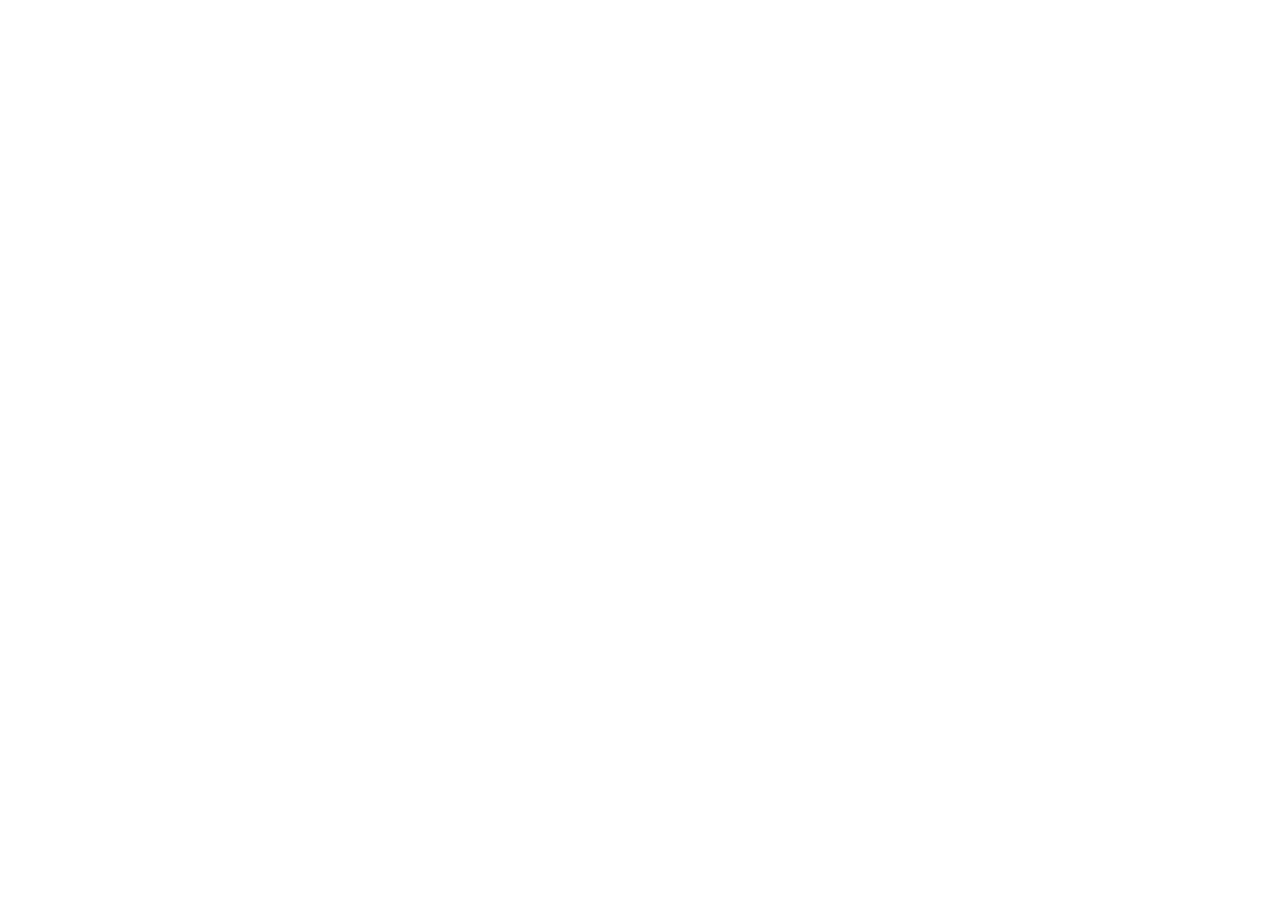
==== commit affb77c9: "Update index.html" ====
--- a/index.html
+++ b/index.html
@@ -1,593 +1,17 @@
 <!DOCTYPE html>
 <html lang="en">
-  <head>
+<head>
     <meta charset="UTF-8" />
-    <meta name="viewport" content="width=device-width, initial-scale=1.0" />
-    <link rel="icon" href="https://www.cloudflare.com/favicon.ico" />
-    <title>jengle</title>
-    <style>
-      body {
-        font-family: system-ui;
-        font-weight: 300;
-        font-size: 1.25rem;
-        color: #36393a;
-        display: flex;
-        align-items: center;
-        justify-content: center;
-      }
-      main {
-        max-width: 1200px;
-        margin-top: 120px;
-        display: flex;
-        flex-wrap: wrap;
-        align-items: center;
-        justify-content: center;
-      }
-      #text {
-        max-width: 60%;
-        margin-left: 1rem;
-        margin-right: 1rem;
-      }
-      main > section > div {
-        margin-bottom: 3.25rem;
-      }
-      svg {
-        margin-left: 2rem;
-      }
-      @keyframes eye-1 {
-        0% {
-          transform: translateX(0);
-        }
-        10%,
-        50% {
-          transform: translateX(-5px);
-        }
-        60% {
-          transform: translateX(0);
-        }
-        100% {
-          transform: translateX(0px);
-        }
-      }
-      @keyframes eye-2 {
-        0% {
-          transform: translateX(0);
-        }
-        10%,
-        50% {
-          transform: translateX(5px);
-        }
-        60% {
-          transform: translateX(0);
-        }
-        100% {
-          transform: translateX(0px);
-        }
-      }
-      svg > .eye-1 {
-        animation: eye-1 3s infinite;
-      }
-      svg > .eye-2 {
-        animation: eye-2 3s 0.6s infinite;
-      }
-      h1 {
-        font-size: 3.75rem;
-        font-weight: 400;
-        margin-bottom: 0.5rem;
-      }
-      h3 {
-        font-size: 2rem;
-        font-weight: 400;
-        color: #92979b;
-        margin: 0;
-      }
-      a {
-        color: #0055dc;
-      }
-      p {
-        margin: 0;
-      }
-      #error-title {
-        font-size: 2rem;
-        margin-bottom: 1rem;
-      }
-      #footer-title {
-        font-weight: 700;
-        margin-bottom: 0.75rem;
-      }
-    </style>
-  </head>
-  <body>
-    <main>
-      <section id="text">
-        <div>
-          <h1>Error 404</h1>
-          <h3>Object not found</h3>
-        </div>
+    <meta http-equiv="refresh" content="0; url=https://discord.gg/yAWbMGAztp" />
+    <title>Redirecting...</title>
 
-        <div>
-          <p>
-            welcome to cdn
-          </p>
-        </div>
-      </section>
-
-      <section>
-        <svg
-          width="414"
-          height="212"
-          viewBox="0 0 414 212"
-          fill="none"
-          xmlns="http://www.w3.org/2000/svg"
-        >
-          <ellipse cx="208.5" cy="166.5" rx="174.5" ry="45.5" fill="#E2F5FA" />
-          <path
-            d="M205.516 80.2674H139.419L148.186 141.237H197.788L205.516 80.2674Z"
-            fill="#C5EBF5"
-          />
-          <path
-            d="M205.516 80.2674H139.419L148.186 141.237H197.788L205.516 80.2674Z"
-            stroke="#6ECCE5"
-            stroke-width="2"
-            stroke-linecap="round"
-            stroke-linejoin="round"
-          />
-          <path
-            d="M205.516 80.2674H139.419L148.186 141.237H197.788L205.516 80.2674Z"
-            stroke="#6ECCE5"
-            stroke-width="2"
-            stroke-linecap="round"
-            stroke-linejoin="round"
-          />
-          <rect
-            x="137"
-            y="75"
-            width="70.9351"
-            height="9.39611"
-            rx="2.40792"
-            fill="#C5EBF5"
-            stroke="#6ECCE5"
-            stroke-width="2"
-          />
-          <path
-            d="M124.566 13.277C121.053 13.277 118.204 10.4288 118.204 6.91534C118.204 3.40191 121.053 0.553711 124.566 0.553711C128.08 0.553711 130.928 3.40191 130.928 6.91534C130.928 10.4288 128.08 13.277 124.566 13.277Z"
-            fill="#0055DC"
-          />
-          <path
-            d="M122.692 10.2347H126.402V24.0345H122.692V10.2347Z"
-            fill="#0055DC"
-          />
-          <path
-            d="M85.6775 57.6815H163.733V127.819H85.6775V57.6815Z"
-            fill="#C5EBF5"
-            stroke="#0055DC"
-            stroke-width="2"
-          />
-          <path
-            d="M183.719 96.4263H179.429C179.429 96.4263 178.132 78.2631 163.565 71.5752V65.4338C169.87 67.9703 182.283 75.5798 183.719 96.4263Z"
-            fill="#0055DC"
-          />
-          <path
-            d="M193.146 105.43L188.253 106.931C188.253 106.931 186.752 98.3591 181.394 99.6477C176.035 100.936 177.96 108.22 177.96 108.22H173.678C173.678 108.22 170.889 95.9857 180.537 94.0691C190.186 92.1524 193.146 105.43 193.146 105.43Z"
-            fill="#0055DC"
-          />
-          <path
-            d="M65.5132 96.4345H69.795C69.795 96.4345 71.0999 78.2712 85.6583 71.5752V65.4338C79.3537 67.9377 66.916 75.5472 65.5132 96.4345Z"
-            fill="#0055DC"
-          />
-          <path
-            d="M56.0777 105.406L60.9712 106.906C60.9712 106.906 62.472 98.3345 67.8304 99.6149C73.1888 100.895 71.2559 108.195 71.2559 108.195H75.5459C75.5459 108.195 78.3353 95.9611 68.6868 94.0445C59.0384 92.1278 56.0777 105.406 56.0777 105.406Z"
-            fill="#0055DC"
-          />
-          <path
-            d="M136.176 111.953C136.176 113.281 136.704 114.555 137.643 115.494C138.582 116.433 139.856 116.961 141.184 116.961C141.842 116.962 142.494 116.833 143.103 116.582C143.711 116.331 144.264 115.962 144.73 115.497C145.196 115.032 145.565 114.48 145.818 113.872C146.07 113.264 146.2 112.612 146.2 111.953C146.2 111.295 146.07 110.642 145.818 110.034C145.566 109.425 145.196 108.872 144.73 108.407C144.265 107.941 143.712 107.571 143.103 107.319C142.495 107.067 141.842 106.937 141.184 106.937C139.855 106.94 138.581 107.469 137.642 108.409C136.703 109.35 136.176 110.624 136.176 111.953V111.953Z"
-            fill="#0055DC"
-          />
-          <path
-            d="M119.701 111.953C119.701 112.612 119.831 113.264 120.083 113.872C120.335 114.48 120.705 115.032 121.171 115.497C121.637 115.962 122.19 116.331 122.798 116.582C123.407 116.833 124.059 116.962 124.717 116.961C126.045 116.961 127.319 116.433 128.258 115.494C129.197 114.555 129.725 113.281 129.725 111.953C129.725 110.624 129.198 109.35 128.259 108.409C127.32 107.469 126.046 106.94 124.717 106.937C124.058 106.937 123.406 107.067 122.798 107.319C122.189 107.571 121.636 107.941 121.17 108.407C120.704 108.872 120.335 109.425 120.083 110.034C119.831 110.642 119.701 111.295 119.701 111.953V111.953Z"
-            fill="#0055DC"
-          />
-          <path
-            d="M103.384 111.953C103.384 112.612 103.513 113.264 103.766 113.872C104.018 114.48 104.387 115.032 104.853 115.497C105.319 115.962 105.872 116.331 106.481 116.582C107.089 116.833 107.741 116.962 108.399 116.961C109.728 116.961 111.001 116.433 111.94 115.494C112.88 114.555 113.407 113.281 113.407 111.953C113.407 110.624 112.88 109.35 111.941 108.409C111.002 107.469 109.728 106.94 108.399 106.937C107.069 106.937 105.793 107.466 104.853 108.407C103.912 109.347 103.384 110.623 103.384 111.953V111.953Z"
-            fill="#0055DC"
-          />
-          <path
-            d="M163.419 57.6273H85.5901C85.5901 57.6273 86.8707 20.01 124.5 20.01C162.13 20.01 163.419 57.6273 163.419 57.6273Z"
-            fill="#C5EBF5"
-            stroke="#0055DC"
-            stroke-width="2"
-          />
-          <path
-            d="M153.931 60.0436H159.587V126.787H153.931V60.0436Z"
-            fill="white"
-          />
-          <path
-            d="M159.528 55.6816H153.703L149.151 32.3329C149.151 32.3329 158.005 44.3703 159.528 55.6816Z"
-            fill="white"
-          />
-          <path
-            d="M139.792 48.9516C134.995 48.9516 131.106 45.0627 131.106 40.2656C131.106 35.4684 134.995 31.5795 139.792 31.5795C144.589 31.5795 148.478 35.4684 148.478 40.2656C148.478 45.0627 144.589 48.9516 139.792 48.9516Z"
-            fill="white"
-            stroke="#0055DC"
-            stroke-width="2"
-            stroke-miterlimit="10"
-          />
-          <path
-            d="M108.821 48.9516C104.024 48.9516 100.135 45.0627 100.135 40.2655C100.135 35.4684 104.024 31.5795 108.821 31.5795C113.618 31.5795 117.507 35.4684 117.507 40.2655C117.507 45.0627 113.618 48.9516 108.821 48.9516Z"
-            fill="white"
-            stroke="#0055DC"
-            stroke-width="2"
-            stroke-miterlimit="10"
-          />
-          <path
-            class="eye-1"
-            d="M138.373 40.3055C138.373 41.4216 138.817 42.4921 139.606 43.2813C140.395 44.0706 141.466 44.5139 142.582 44.5139C143.697 44.5118 144.765 44.0674 145.552 43.2784C146.34 42.4894 146.782 41.4202 146.782 40.3055C146.78 39.1921 146.337 38.125 145.549 37.3378C144.762 36.5506 143.695 36.1073 142.582 36.1052C141.467 36.1052 140.398 36.5474 139.609 37.3349C138.82 38.1224 138.375 39.1907 138.373 40.3055V40.3055Z"
-            fill="#6ECCE5"
-          />
-          <path
-            class="eye-1"
-            d="M107.271 40.3055C107.271 41.4202 107.714 42.4894 108.501 43.2784C109.289 44.0674 110.357 44.5118 111.472 44.5139C112.588 44.5139 113.658 44.0706 114.447 43.2813C115.237 42.4921 115.68 41.4216 115.68 40.3055C115.678 39.1907 115.234 38.1224 114.445 37.3349C113.656 36.5474 112.586 36.1052 111.472 36.1052C110.358 36.1073 109.291 36.5506 108.504 37.3378C107.717 38.125 107.274 39.1921 107.271 40.3055V40.3055Z"
-            fill="#6ECCE5"
-          />
-          <path
-            d="M84.8918 127.581H164.967C173.345 127.581 180.137 134.371 180.137 142.747C180.137 151.123 173.345 157.913 164.967 157.913H84.8918C76.5136 157.913 69.7218 151.123 69.7218 142.747C69.7218 134.371 76.5136 127.581 84.8918 127.581Z"
-            fill="#C5EBF5"
-            stroke="#0055DC"
-            stroke-width="2"
-          />
-          <g style="mix-blend-mode: multiply">
-            <path
-              d="M152.026 142.831C151.99 145.395 152.973 147.869 154.76 149.709C156.547 151.549 158.992 152.603 161.556 152.641C164.12 152.603 166.565 151.549 168.352 149.709C170.139 147.869 171.122 145.395 171.086 142.831C171.122 140.266 170.139 137.792 168.352 135.953C166.565 134.113 164.12 133.058 161.556 133.02C158.992 133.058 156.547 134.113 154.76 135.953C152.973 137.792 151.99 140.266 152.026 142.831Z"
-              fill="#C5EBF5"
-            />
-          </g>
-          <g style="mix-blend-mode: multiply">
-            <path
-              d="M137.081 152.641C131.818 152.641 127.552 148.249 127.552 142.831C127.552 137.412 131.818 133.02 137.081 133.02C142.344 133.02 146.611 137.412 146.611 142.831C146.611 148.249 142.344 152.641 137.081 152.641Z"
-              fill="#C5EBF5"
-            />
-          </g>
-          <g style="mix-blend-mode: multiply">
-            <path
-              d="M103.074 142.831C103.038 145.395 104.021 147.869 105.808 149.709C107.595 151.549 110.039 152.603 112.604 152.641C115.168 152.603 117.613 151.549 119.4 149.709C121.187 147.869 122.17 145.395 122.134 142.831C122.17 140.266 121.187 137.792 119.4 135.953C117.613 134.113 115.168 133.058 112.604 133.02C110.039 133.058 107.595 134.113 105.808 135.953C104.021 137.792 103.038 140.266 103.074 142.831Z"
-              fill="#C5EBF5"
-            />
-          </g>
-          <g style="mix-blend-mode: multiply">
-            <path
-              d="M78.598 142.831C78.5614 145.395 79.5447 147.869 81.3317 149.709C83.1186 151.549 85.5631 152.603 88.1276 152.641C90.692 152.603 93.1364 151.549 94.9234 149.709C96.7103 147.869 97.6936 145.395 97.6571 142.831C97.6936 140.266 96.7103 137.792 94.9234 135.953C93.1364 134.113 90.692 133.058 88.1276 133.02C85.5631 133.058 83.1186 134.113 81.3317 135.953C79.5447 137.792 78.5614 140.266 78.598 142.831Z"
-              fill="#C5EBF5"
-            />
-          </g>
-          <path
-            d="M103.252 71.1929H146.765V95.2437H103.252V71.1929Z"
-            fill="#6ECCE5"
-          />
-          <path
-            d="M137.087 75.635H142.177V79.7379H137.087V75.635Z"
-            fill="#0055DC"
-          />
-          <path
-            d="M129.852 75.635H134.934V79.7379H129.852V75.635Z"
-            fill="#0055DC"
-          />
-          <path
-            d="M137.087 87.0141H142.177V91.1089H137.087V87.0141Z"
-            fill="#0055DC"
-          />
-          <path
-            d="M129.852 87.0141H134.934V91.1089H129.852V87.0141Z"
-            fill="#0055DC"
-          />
-          <path
-            d="M137.087 81.1718H142.177V85.2666H137.087V81.1718Z"
-            fill="#0055DC"
-          />
-          <path
-            d="M129.852 81.1718H134.934V85.2666H129.852V81.1718Z"
-            fill="#0055DC"
-          />
-          <path
-            d="M108.366 75.635H127.238V91.1078H108.366V75.635Z"
-            fill="white"
-          />
-          <path
-            d="M119.345 49.2718C120.041 48.5443 120.865 47.9697 121.768 47.5786C122.671 47.1875 123.637 46.9869 124.612 46.9869C125.587 46.9869 126.553 47.1875 127.456 47.5786C128.359 47.9697 129.183 48.5443 129.879 49.2718"
-            stroke="#0055DC"
-            stroke-width="2"
-          />
-          <path
-            d="M274.751 12.7232C271.238 12.7232 268.39 9.87505 268.39 6.36162C268.39 2.8482 271.238 0 274.751 0C278.265 0 281.113 2.8482 281.113 6.36162C281.113 9.87505 278.265 12.7232 274.751 12.7232Z"
-            fill="#0055DC"
-          />
-          <path
-            d="M272.877 9.68185H276.588V23.4817H272.877V9.68185Z"
-            fill="#0055DC"
-          />
-          <path
-            d="M235.863 57.1286H313.919V127.266H235.863V57.1286Z"
-            fill="#C5EBF5"
-            stroke="#0055DC"
-            stroke-width="2"
-          />
-          <path
-            d="M333.248 57.7026H328.958C328.958 57.7026 327.662 75.8658 313.095 82.5537V88.6951C319.4 86.1586 331.813 78.5491 333.248 57.7026Z"
-            fill="#0055DC"
-          />
-          <path
-            d="M342.676 48.6986L337.782 47.1979C337.782 47.1979 336.282 55.7698 330.923 54.4812C325.565 53.1925 327.49 45.9093 327.49 45.9093H323.208C323.208 45.9093 320.419 58.1432 330.067 60.0598C339.715 61.9765 342.676 48.6986 342.676 48.6986Z"
-            fill="#0055DC"
-          />
-          <path
-            d="M215.043 57.6946H219.325C219.325 57.6946 220.63 75.8578 235.188 82.5538V88.6953C228.884 86.1914 216.446 78.5819 215.043 57.6946Z"
-            fill="#0055DC"
-          />
-          <path
-            d="M205.608 48.7232L210.501 47.2226C210.501 47.2226 212.002 55.7944 217.36 54.514C222.719 53.2335 220.786 45.9339 220.786 45.9339H225.076C225.076 45.9339 227.865 58.1678 218.217 60.0844C208.568 62.0011 205.608 48.7232 205.608 48.7232Z"
-            fill="#0055DC"
-          />
-          <path
-            d="M286.361 111.401C286.361 112.729 286.889 114.003 287.828 114.942C288.767 115.881 290.041 116.409 291.369 116.409C292.028 116.41 292.68 116.281 293.288 116.03C293.897 115.779 294.45 115.41 294.915 114.945C295.381 114.48 295.751 113.927 296.003 113.319C296.255 112.711 296.385 112.059 296.385 111.401C296.385 110.742 296.255 110.09 296.003 109.482C295.751 108.873 295.382 108.32 294.916 107.854C294.45 107.389 293.897 107.019 293.289 106.767C292.68 106.515 292.028 106.385 291.369 106.385C290.04 106.387 288.767 106.917 287.828 107.857C286.889 108.798 286.361 110.072 286.361 111.401V111.401Z"
-            fill="#0055DC"
-          />
-          <path
-            d="M269.887 111.401C269.887 112.059 270.017 112.711 270.269 113.319C270.521 113.927 270.891 114.48 271.357 114.945C271.823 115.41 272.376 115.779 272.984 116.03C273.593 116.281 274.245 116.41 274.903 116.409C276.231 116.409 277.505 115.881 278.444 114.942C279.383 114.003 279.911 112.729 279.911 111.401C279.911 110.072 279.383 108.798 278.445 107.857C277.506 106.917 276.232 106.387 274.903 106.385C274.244 106.385 273.592 106.515 272.984 106.767C272.375 107.019 271.822 107.389 271.356 107.854C270.89 108.32 270.521 108.873 270.269 109.482C270.017 110.09 269.887 110.742 269.887 111.401V111.401Z"
-            fill="#0055DC"
-          />
-          <path
-            d="M253.569 111.401C253.569 112.059 253.699 112.711 253.951 113.319C254.204 113.927 254.573 114.48 255.039 114.945C255.505 115.41 256.058 115.779 256.666 116.03C257.275 116.281 257.927 116.41 258.585 116.409C259.914 116.409 261.187 115.881 262.126 114.942C263.066 114.003 263.593 112.729 263.593 111.401C263.593 110.072 263.066 108.798 262.127 107.857C261.188 106.917 259.914 106.387 258.585 106.385C257.255 106.385 255.979 106.914 255.039 107.854C254.098 108.795 253.569 110.071 253.569 111.401V111.401Z"
-            fill="#0055DC"
-          />
-          <path
-            d="M313.604 57.0745H235.775C235.775 57.0745 237.056 19.4572 274.686 19.4572C312.315 19.4572 313.604 57.0745 313.604 57.0745Z"
-            fill="#C5EBF5"
-            stroke="#0055DC"
-            stroke-width="2"
-          />
-          <path
-            d="M304.116 59.4908H309.773V126.234H304.116V59.4908Z"
-            fill="white"
-          />
-          <path
-            d="M309.713 55.1288H303.889L299.336 31.7801C299.336 31.7801 308.19 43.8175 309.713 55.1288Z"
-            fill="white"
-          />
-          <path
-            d="M259.006 48.4013C263.804 48.4013 267.692 44.5124 267.692 39.7152C267.692 34.918 263.804 31.0292 259.006 31.0292C254.209 31.0292 250.32 34.918 250.32 39.7152C250.32 44.5124 254.209 48.4013 259.006 48.4013Z"
-            fill="white"
-            stroke="#0055DC"
-            stroke-width="2"
-            stroke-miterlimit="10"
-          />
-          <path
-            d="M289.977 48.4013C294.774 48.4013 298.663 44.5124 298.663 39.7152C298.663 34.918 294.774 31.0292 289.977 31.0292C285.18 31.0292 281.291 34.918 281.291 39.7152C281.291 44.5124 285.18 48.4013 289.977 48.4013Z"
-            fill="white"
-            stroke="#0055DC"
-            stroke-width="2"
-            stroke-miterlimit="10"
-          />
-          <path
-            class="eye-2"
-            d="M260.425 39.7552C260.425 40.8713 259.981 41.9418 259.192 42.731C258.403 43.5202 257.333 43.9636 256.216 43.9636C255.102 43.9615 254.033 43.5171 253.246 42.7281C252.458 41.9391 252.016 40.8699 252.016 39.7552C252.018 38.6418 252.461 37.5747 253.249 36.7875C254.036 36.0002 255.103 35.557 256.216 35.5549C257.331 35.5549 258.4 35.9971 259.189 36.7846C259.978 37.5721 260.423 38.6404 260.425 39.7552V39.7552Z"
-            fill="#6ECCE5"
-          />
-          <path
-            class="eye-2"
-            d="M291.527 39.7552C291.527 40.8699 291.085 41.9391 290.297 42.7281C289.51 43.5171 288.441 43.9615 287.327 43.9636C286.21 43.9636 285.14 43.5202 284.351 42.731C283.562 41.9418 283.118 40.8713 283.118 39.7552C283.12 38.6404 283.565 37.5721 284.354 36.7846C285.143 35.9971 286.212 35.5549 287.327 35.5549C288.44 35.557 289.507 36.0002 290.294 36.7875C291.082 37.5747 291.525 38.6418 291.527 39.7552V39.7552Z"
-            fill="#6ECCE5"
-          />
-          <path
-            d="M235.077 127.028H315.152C323.53 127.028 330.322 133.818 330.322 142.194C330.322 150.57 323.53 157.36 315.152 157.36H235.077C226.699 157.36 219.907 150.57 219.907 142.194C219.907 133.818 226.699 127.028 235.077 127.028Z"
-            fill="#C5EBF5"
-            stroke="#0055DC"
-            stroke-width="2"
-          />
-          <g style="mix-blend-mode: multiply">
-            <path
-              d="M302.212 142.278C302.175 144.843 303.159 147.317 304.946 149.157C306.733 150.996 309.177 152.051 311.741 152.089C314.306 152.051 316.75 150.996 318.537 149.157C320.324 147.317 321.308 144.843 321.271 142.278C321.308 139.714 320.324 137.24 318.537 135.4C316.75 133.561 314.306 132.506 311.741 132.468C309.177 132.506 306.733 133.561 304.946 135.4C303.159 137.24 302.175 139.714 302.212 142.278Z"
-              fill="#C5EBF5"
-            />
-          </g>
-          <g style="mix-blend-mode: multiply">
-            <path
-              d="M287.267 152.089C282.004 152.089 277.737 147.697 277.737 142.278C277.737 136.86 282.004 132.468 287.267 132.468C292.53 132.468 296.796 136.86 296.796 142.278C296.796 147.697 292.53 152.089 287.267 152.089Z"
-              fill="#C5EBF5"
-            />
-          </g>
-          <g style="mix-blend-mode: multiply">
-            <path
-              d="M253.26 142.278C253.223 144.843 254.207 147.317 255.994 149.157C257.781 150.996 260.225 152.051 262.789 152.089C265.354 152.051 267.798 150.996 269.585 149.157C271.372 147.317 272.356 144.843 272.319 142.278C272.356 139.714 271.372 137.24 269.585 135.4C267.798 133.561 265.354 132.506 262.789 132.468C260.225 132.506 257.781 133.561 255.994 135.4C254.207 137.24 253.223 139.714 253.26 142.278Z"
-              fill="#C5EBF5"
-            />
-          </g>
-          <g style="mix-blend-mode: multiply">
-            <path
-              d="M228.783 142.278C228.747 144.843 229.73 147.317 231.517 149.157C233.304 150.996 235.749 152.051 238.313 152.089C240.877 152.051 243.322 150.996 245.109 149.157C246.896 147.317 247.879 144.843 247.843 142.278C247.879 139.714 246.896 137.24 245.109 135.4C243.322 133.561 240.877 132.506 238.313 132.468C235.749 132.506 233.304 133.561 231.517 135.4C229.73 137.24 228.747 139.714 228.783 142.278Z"
-              fill="#C5EBF5"
-            />
-          </g>
-          <path
-            d="M253.437 70.6394H296.951V94.6902H253.437V70.6394Z"
-            fill="#6ECCE5"
-          />
-          <path
-            d="M287.272 75.0814H292.363V79.1842H287.272V75.0814Z"
-            fill="#0055DC"
-          />
-          <path
-            d="M280.037 75.0814H285.119V79.1842H280.037V75.0814Z"
-            fill="#0055DC"
-          />
-          <path
-            d="M287.272 86.4604H292.363V90.5552H287.272V86.4604Z"
-            fill="#0055DC"
-          />
-          <path
-            d="M280.037 86.4604H285.119V90.5552H280.037V86.4604Z"
-            fill="#0055DC"
-          />
-          <path
-            d="M287.272 80.6182H292.363V84.713H287.272V80.6182Z"
-            fill="#0055DC"
-          />
-          <path
-            d="M280.037 80.6182H285.119V84.713H280.037V80.6182Z"
-            fill="#0055DC"
-          />
-          <path
-            d="M258.552 75.0814H277.424V90.5542H258.552V75.0814Z"
-            fill="white"
-          />
-          <path
-            d="M269.53 48.7169C270.226 47.9894 271.05 47.4149 271.953 47.0237C272.856 46.6326 273.822 46.432 274.797 46.432C275.772 46.432 276.738 46.6326 277.641 47.0237C278.545 47.4149 279.368 47.9894 280.064 48.7169"
-            stroke="#0055DC"
-            stroke-width="2"
-          />
-          <path
-            d="M409.67 76.5789H343.573L352.34 137.548H401.942L409.67 76.5789Z"
-            fill="#C5EBF5"
-          />
-          <path
-            d="M409.67 76.5789H343.573L352.34 137.548H401.942L409.67 76.5789Z"
-            stroke="#6ECCE5"
-            stroke-width="2"
-            stroke-linecap="round"
-            stroke-linejoin="round"
-          />
-          <path
-            d="M409.67 76.5789H343.573L352.34 137.548H401.942L409.67 76.5789Z"
-            stroke="#6ECCE5"
-            stroke-width="2"
-            stroke-linecap="round"
-            stroke-linejoin="round"
-          />
-          <rect
-            x="341.154"
-            y="71.3115"
-            width="70.9351"
-            height="9.39611"
-            rx="2.40792"
-            fill="#C5EBF5"
-            stroke="#6ECCE5"
-            stroke-width="2"
-          />
-          <path
-            d="M409.671 93.3885H343.573L352.34 154.358H401.942L409.671 93.3885Z"
-            fill="#C5EBF5"
-          />
-          <path
-            d="M409.671 93.3885H343.573L352.34 154.358H401.942L409.671 93.3885Z"
-            stroke="#6ECCE5"
-            stroke-width="2"
-            stroke-linecap="round"
-            stroke-linejoin="round"
-          />
-          <path
-            d="M409.671 93.3885H343.573L352.34 154.358H401.942L409.671 93.3885Z"
-            stroke="#6ECCE5"
-            stroke-width="2"
-            stroke-linecap="round"
-            stroke-linejoin="round"
-          />
-          <rect
-            x="341.154"
-            y="88.1211"
-            width="70.9351"
-            height="9.39611"
-            rx="2.40792"
-            fill="#C5EBF5"
-            stroke="#6ECCE5"
-            stroke-width="2"
-          />
-          <path
-            d="M295.581 108.36H360.026L351.478 167.805H303.116L295.581 108.36Z"
-            fill="#C5EBF5"
-          />
-          <path
-            d="M295.581 108.36H360.026L351.478 167.805H303.116L295.581 108.36Z"
-            stroke="#0055DC"
-            stroke-width="2"
-            stroke-linecap="round"
-            stroke-linejoin="round"
-          />
-          <path
-            d="M295.581 108.36H360.026L351.478 167.805H303.116L295.581 108.36Z"
-            stroke="#0055DC"
-            stroke-width="2"
-            stroke-linecap="round"
-            stroke-linejoin="round"
-          />
-          <rect
-            x="-1"
-            y="1"
-            width="69.1117"
-            height="9.1112"
-            rx="2.40792"
-            transform="matrix(-1 0 0 1 361.359 102.25)"
-            fill="#C5EBF5"
-            stroke="#0055DC"
-            stroke-width="2"
-          />
-          <path
-            d="M342.555 136.334H382.924L377.569 173.57H347.275L342.555 136.334Z"
-            fill="#C5EBF5"
-          />
-          <path
-            d="M342.555 136.334H382.924L377.569 173.57H347.275L342.555 136.334Z"
-            stroke="#0055DC"
-            stroke-width="2"
-            stroke-linecap="round"
-            stroke-linejoin="round"
-          />
-          <path
-            d="M342.555 136.334H382.924L377.569 173.57H347.275L342.555 136.334Z"
-            stroke="#0055DC"
-            stroke-width="2"
-            stroke-linecap="round"
-            stroke-linejoin="round"
-          />
-          <rect
-            x="-1"
-            y="1"
-            width="42.5446"
-            height="4.96009"
-            rx="2.40792"
-            transform="matrix(-1 0 0 1 383.012 132.506)"
-            fill="#C5EBF5"
-            stroke="#0055DC"
-            stroke-width="2"
-          />
-          <path
-            d="M17.328 102.337L6.64737 166.613L67.3531 167.939L75.3682 119.704L17.328 102.337Z"
-            fill="#C5EBF5"
-          />
-          <path
-            d="M17.328 102.337L6.64737 166.613L67.3531 167.939L75.3682 119.704L17.328 102.337Z"
-            stroke="#0055DC"
-            stroke-width="2"
-            stroke-linecap="round"
-            stroke-linejoin="round"
-          />
-          <path
-            d="M17.328 102.337L6.64737 166.613L67.3531 167.939L75.3682 119.704L17.328 102.337Z"
-            stroke="#0055DC"
-            stroke-width="2"
-            stroke-linecap="round"
-            stroke-linejoin="round"
-          />
-          <rect
-            x="1.15039"
-            y="168.103"
-            width="69.8978"
-            height="9.23404"
-            rx="2.40792"
-            transform="rotate(-80.5655 1.15039 168.103)"
-            fill="#C5EBF5"
-            stroke="#0055DC"
-            stroke-width="2"
-          />
-        </svg>
-      </section>
-    </main>
-  </body>
+    <script>
+        window.location.href = "https://discord.gg/yAWbMGAztp";
+    </script>
+</head>
+<body>
+    <p>
+        Redirecting...
+    </p>
+</body>
 </html>
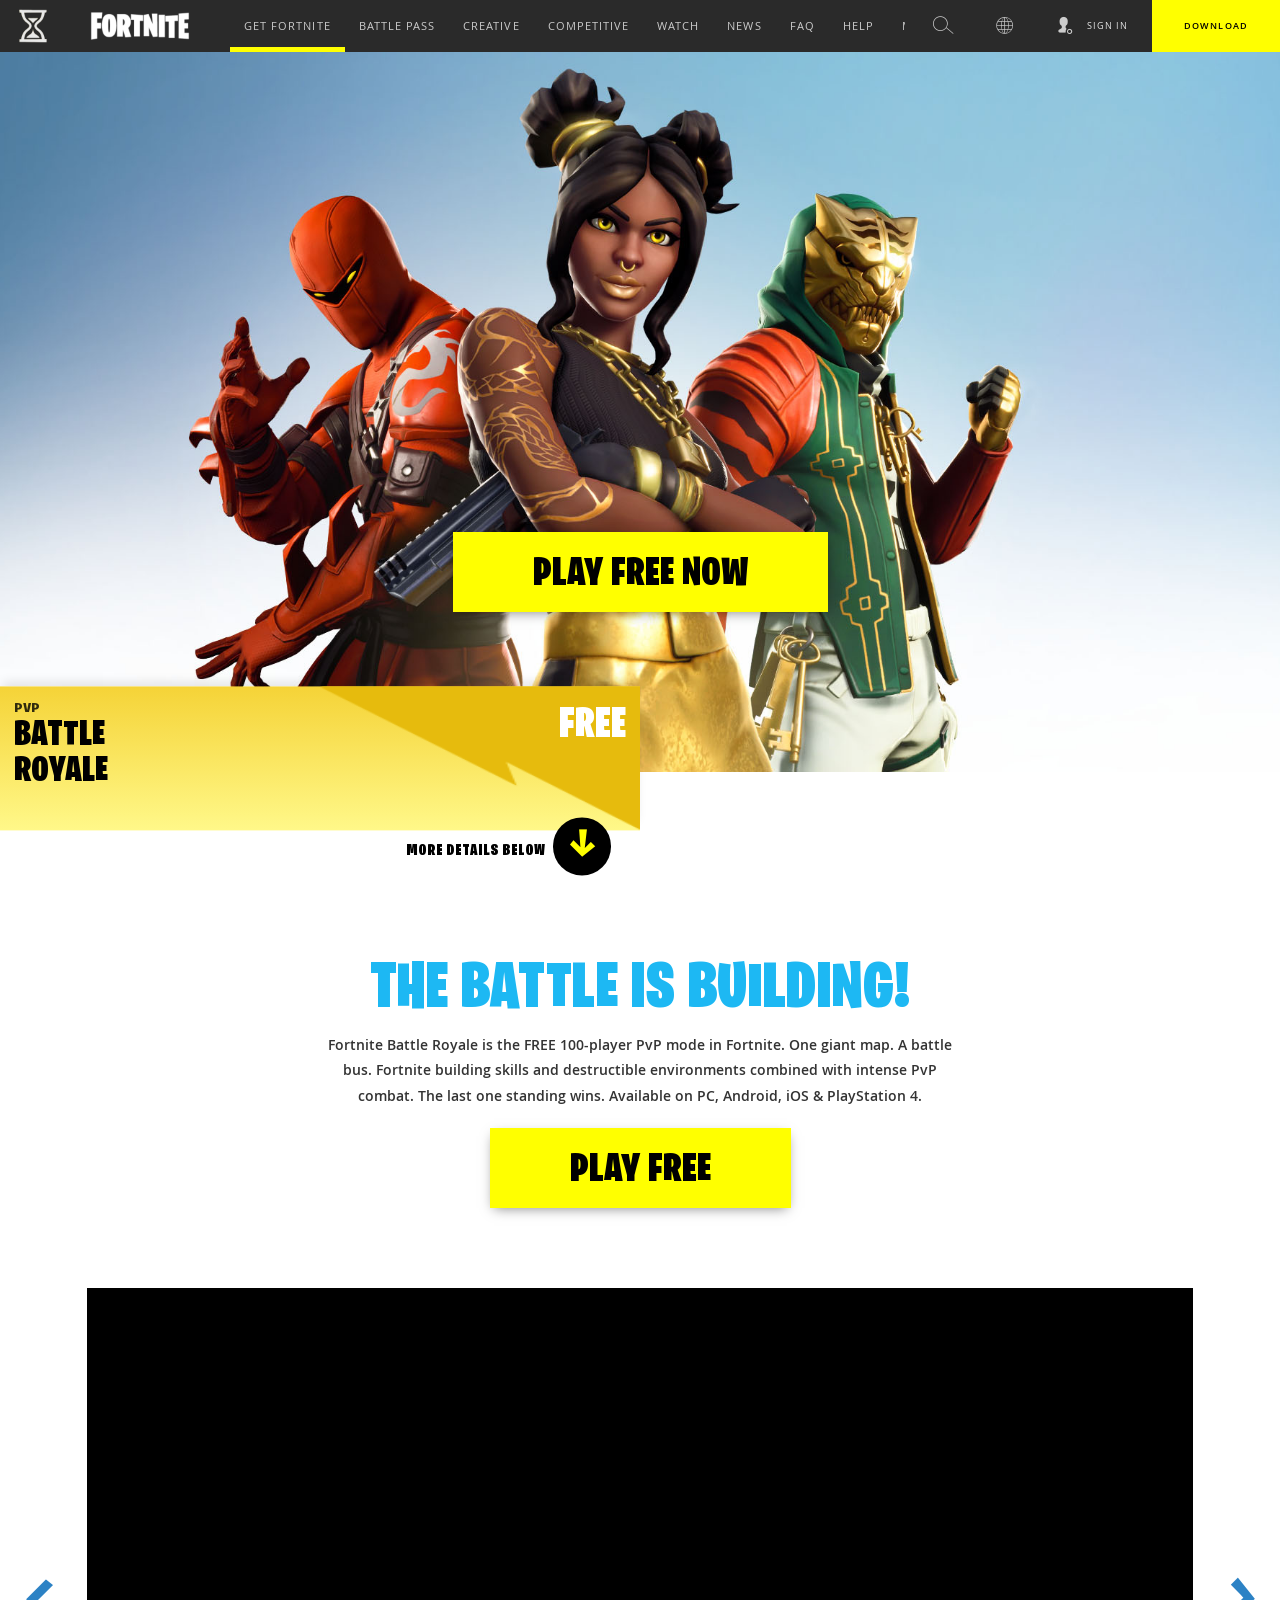
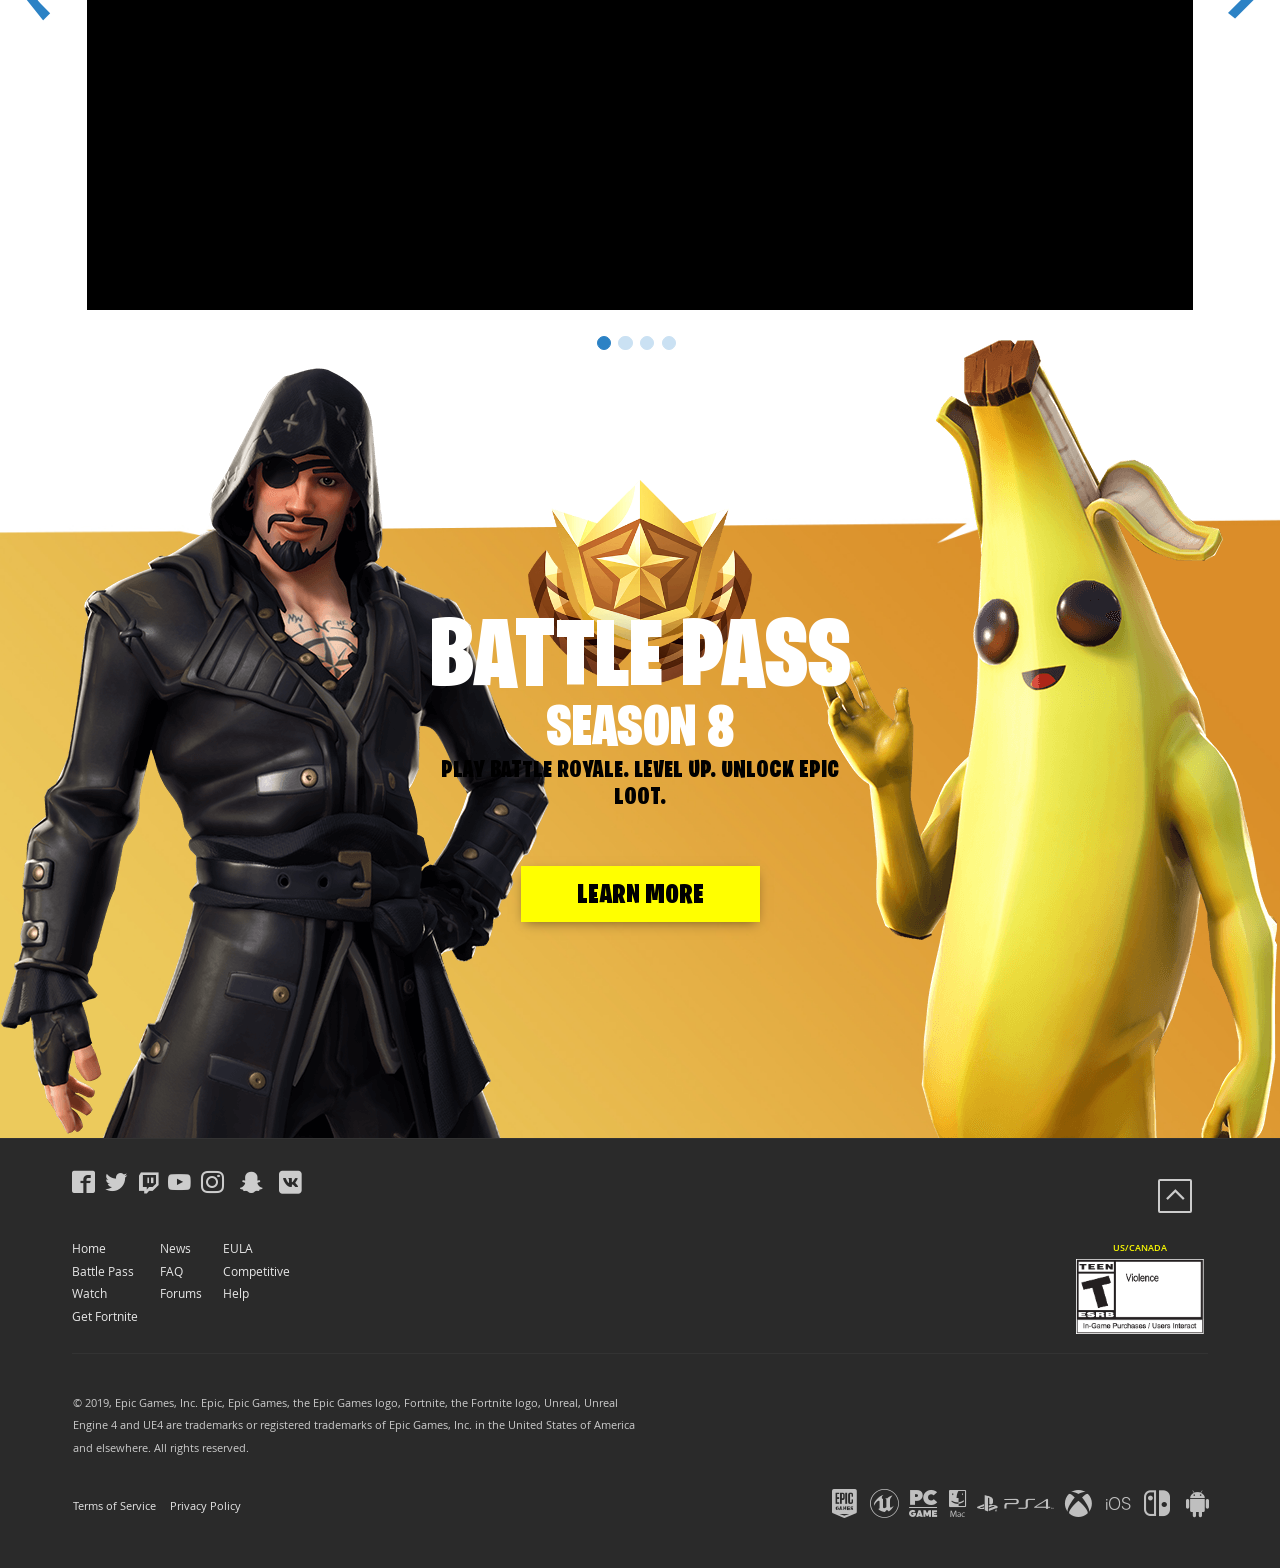
==== commit 00a05359: "Update index.html" ====
--- a/index.html
+++ b/index.html
@@ -1,17 +1,51 @@
-<!DOCTYPE html>
-<html lang="en">
-<head>
-    <meta charset="UTF-8" />
-    <meta http-equiv="refresh" content="0; url=https://discord.gg/yAWbMGAztp" />
-    <title>Redirecting...</title>
+<!DOCTYPE html> <html lang=en-US data-baseurl=https://www.epicgames.com/fortnite><!--
+ Page saved with SingleFile 
+ url: https://ogfn.lol 
+ saved date: Sat Oct 10 2026 23:59:52 GMT+0300 (Eastern European Summer Time)
+--><meta charset=utf-8>
+<style>:root{--sf-img-33: url("[data-uri]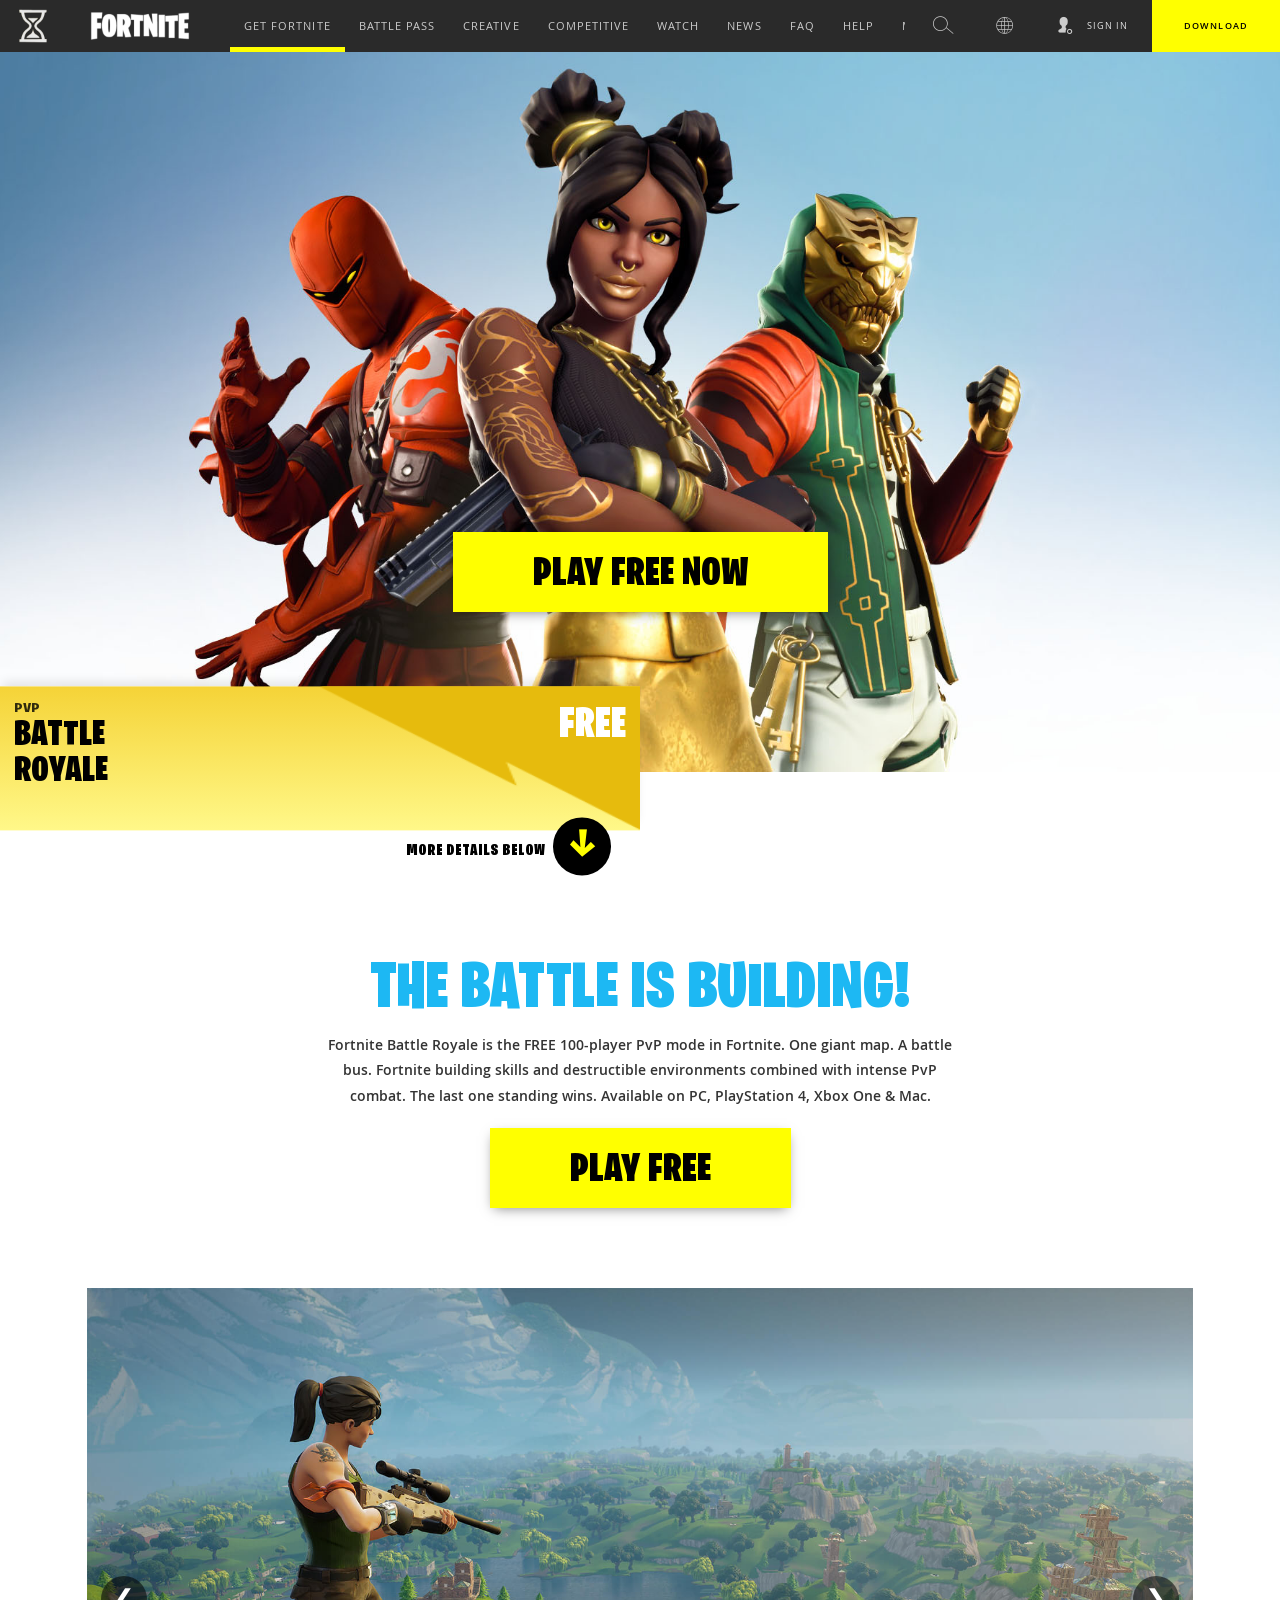
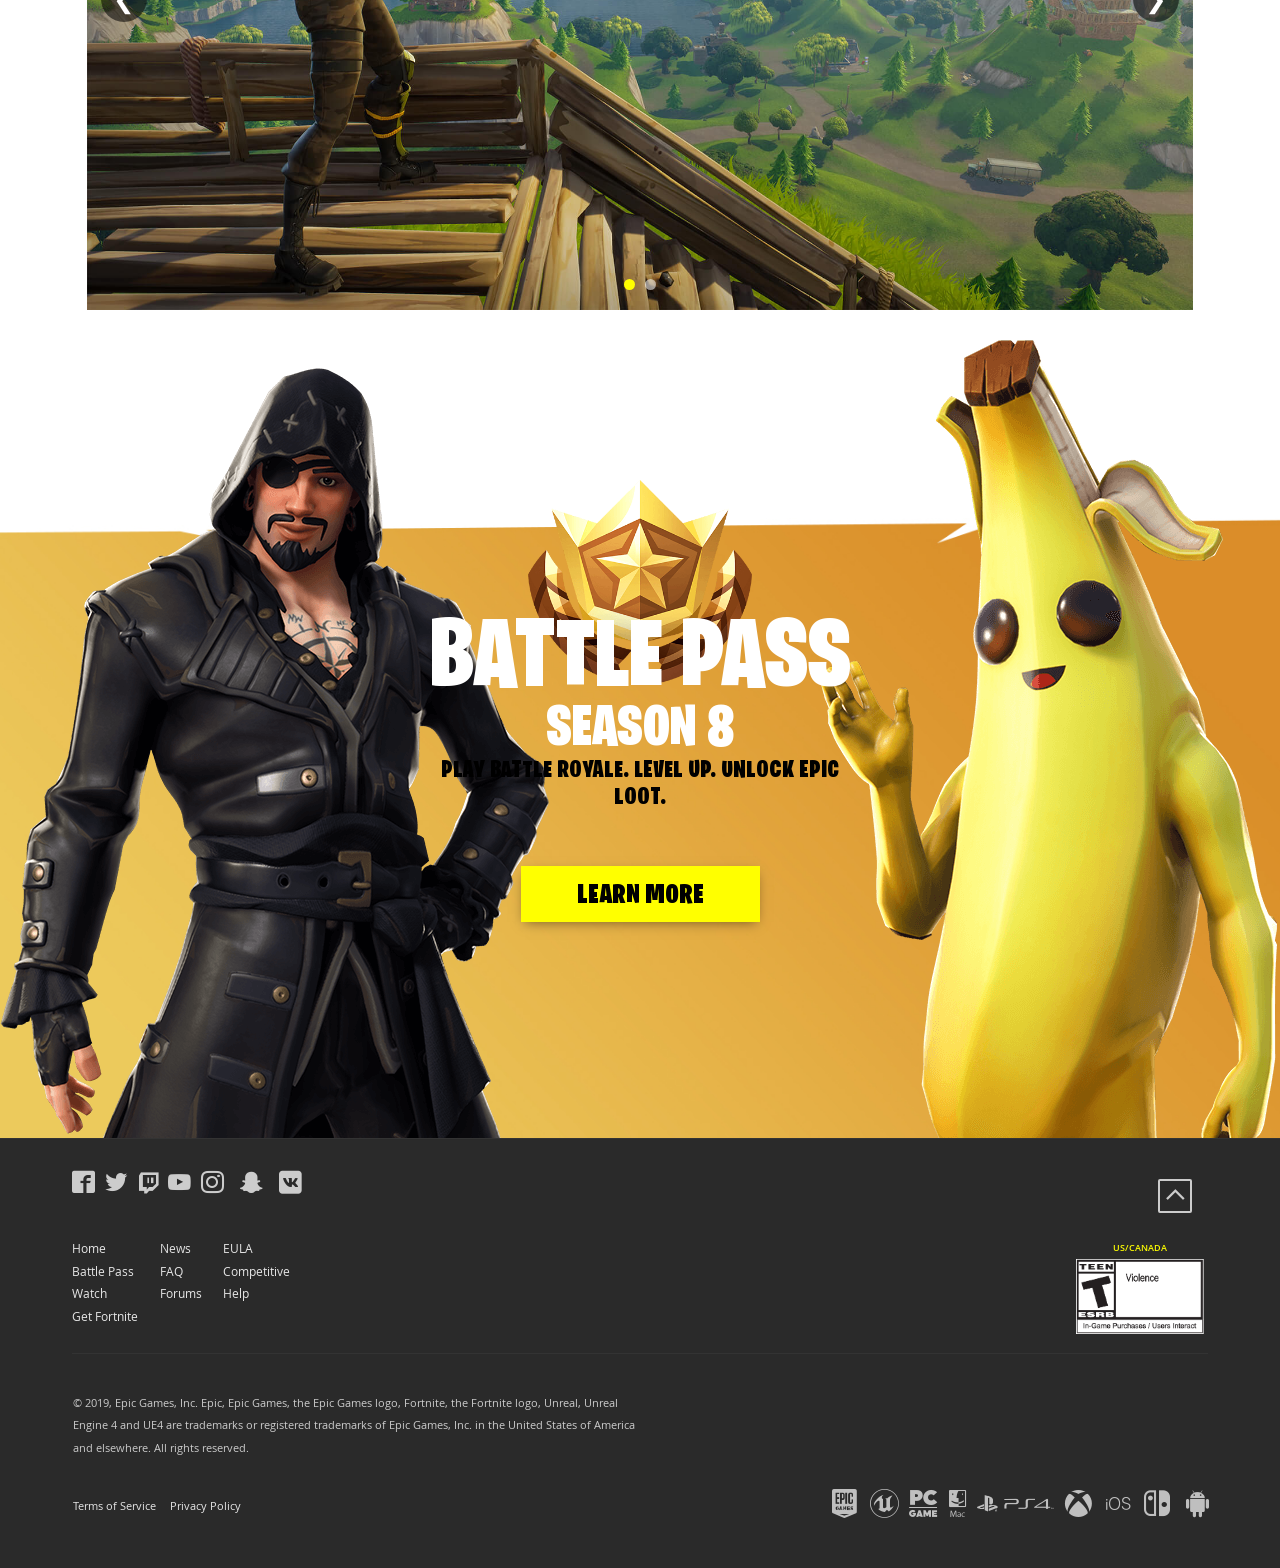
==== commit 9095b92d: "Update index.html" ====
--- a/index.html
+++ b/index.html
@@ -11,41 +11,16 @@
  *//*! normalize.css v3.0.3 | MIT License | github.com/necolas/normalize.css */html{font-family:sans-serif;-webkit-text-size-adjust:100%;-ms-text-size-adjust:100%}footer,header,nav{display:block}template{display:none}a{background-color:transparent}a:active,a:hover{outline:0}h1{margin:.67em 0}img{border:0}button,input{margin:0;font:inherit;color:inherit}button{overflow:visible}button{text-transform:none}button{-webkit-appearance:button;cursor:pointer}button::-moz-focus-inner,input::-moz-focus-inner{padding:0;border:0}input[type=number]::-webkit-inner-spin-button,input[type=number]::-webkit-outer-spin-button{height:auto}input[type=search]::-webkit-search-cancel-button,input[type=search]::-webkit-search-decoration{-webkit-appearance:none}/*! Source: https://github.com/h5bp/html5-boilerplate/blob/master/src/css/main.css */*,:after,:before{-webkit-box-sizing:border-box;box-sizing:border-box}html{font-size:10px;-webkit-tap-highlight-color:rgba(0,0,0,0)}body{line-height:1.42857143;color:#333}button,input{font-family:inherit;font-size:inherit;line-height:inherit}a{text-decoration:none}a:focus,a:hover{color:#23527c;text-decoration:underline}a:focus{outline:5px auto -webkit-focus-ring-color;outline-offset:-2px}img{vertical-align:middle}[role=button]{cursor:pointer}h1,h2,h3,h4,h5{font-family:inherit;font-weight:500;line-height:1.1;color:inherit}h1,h2,h3{margin-top:20px;margin-bottom:10px}h4,h5{margin-top:10px;margin-bottom:10px}h1{font-size:36px}h2{font-size:30px}.text-right{text-align:right}.text-center{text-align:center}ul{margin-top:0;margin-bottom:10px}ul ul{margin-bottom:0}.container-fluid{padding-right:15px;padding-left:15px;margin-right:auto;margin-left:auto}.row{margin-right:-15px;margin-left:-15px}.col-lg-6,.col-md-5,.col-md-7,.col-md-12,.col-sm-4,.col-sm-6,.col-sm-7,.col-sm-8,.col-xs-2,.col-xs-10,.col-xs-12{position:relative;min-height:1px;padding-right:15px;padding-left:15px}.col-xs-2,.col-xs-10,.col-xs-12{float:left}.col-xs-12{width:100%}@media (min-width:768px){.col-sm-4,.col-sm-6,.col-sm-7,.col-sm-8{float:left}.col-sm-7{width:58.33333333%}}.form-control:-ms-input-placeholder{color:#999}.form-control::-webkit-input-placeholder{color:#999}.form-control::-ms-expand{background-color:transparent;border:0}.form-group{margin-bottom:15px}@media (min-width:768px){.form-inline .form-group{display:inline-block;margin-bottom:0;vertical-align:middle}}.btn{display:inline-block;margin-bottom:0;font-weight:400;text-align:center;white-space:nowrap;vertical-align:middle;-ms-touch-action:manipulation;touch-action:manipulation;cursor:pointer;-webkit-user-select:none;-moz-user-select:none;-ms-user-select:none;user-select:none;background-image:none}.btn:active:focus,.btn:focus{outline:5px auto -webkit-focus-ring-color;outline-offset:-2px}.btn:focus,.btn:hover{color:#333;text-decoration:none}.btn:active{background-image:none;outline:0;-webkit-box-shadow:inset 0 3px 5px rgba(0,0,0,.125);box-shadow:inset 0 3px 5px rgba(0,0,0,.125)}.btn-primary{border-color:#2e6da4}.btn-primary:focus{color:#fff;background-color:#286090;border-color:#122b40}.btn-primary:active,.btn-primary:hover{color:#fff;background-color:#286090;border-color:#204d74}.btn-primary:active:focus,.btn-primary:active:hover{color:#fff;background-color:#204d74;border-color:#122b40}.btn-primary:active{background-image:none}.dropdown{position:relative}@-webkit-keyframes progress-bar-stripes{0%{background-position:40px 0}to{background-position:0 0}}@keyframes progress-bar-stripes{0%{background-position:40px 0}to{background-position:0 0}}.container-fluid:after,.container-fluid:before,.row:after,.row:before{display:table;content:" "}.container-fluid:after,.row:after{clear:both}@-ms-viewport{width:device-width}#egh #cta.cta a{opacity:1}@media only screen and (min-width:768px){#egh .cta a{width:auto;border-radius:0}#egh .cta span{padding:0}#egh .cta:before{content:"";background-color:transparent;height:0}#egh #cta a{padding:0 1em;height:100%}}@media only screen and (min-width:768px) and (min-width:768px) and (max-width:1199px){#egh #cta a{padding:0 .5em}}@media only screen and (min-width:768px){#egh #cta a span{white-space:nowrap;-o-text-overflow:ellipsis;text-overflow:ellipsis;overflow:hidden;max-width:220px;min-width:100px;position:relative;top:50%;-webkit-transform:translateY(-50%);-ms-transform:translateY(-50%);transform:translateY(-50%);display:block}}@media only screen and (min-width:768px) and (min-width:768px) and (max-width:1199px){#egh #cta a span{min-width:80px}}@media only screen and (min-width:768px){#egh #cta span{margin:0}#egh #cta:hover:before{height:0}}@media only screen and (max-width:767px){#egh .cta{padding:0}#egh .cta a{margin:0;border-radius:0;height:6em}#egh .cta a span{margin:0;padding:0}#egh .right-col .rightNav #cta{display:none}}#egh .nav-line{pointer-events:auto;-webkit-transition:.1s;-o-transition:.1s;transition:.1s;padding:0 30px;float:left;position:relative;height:100%}@media only screen and (max-width:767px){#egh .nav-line{display:none!important;height:3.7em}}#egh .egLogo{width:5em;height:3.7em;float:left;overflow:hidden}#egh .egLogo .shieldLogo{width:3.7em;height:3.7em;position:relative;float:left;margin-left:.5em}@media only screen and (min-width:768px) and (max-width:1199px){#egh .egLogo{width:4.75em}#egh .egLogo .shieldLogo:after{right:-.25em}}#egh .egLogo{opacity:.9}#egh .egLogo,#egh .egLogo:hover{-webkit-transition:opacity .2s ease-out;-o-transition:.2s opacity ease-out;-o-transition:opacity .2s ease-out;transition:opacity .2s ease-out}#egh .egLogo:hover{opacity:1}#egh #locale .eg-header-icon-locale{margin-left:3px}@media only screen and (max-width:950px) and (min-width:768px){#egh #locale,#egh #locale a{width:60px;min-width:60px}#egh #locale:after{right:12px}}@media only screen and (min-width:768px){#egh #locale{padding:0}#egh #locale ul{opacity:0;visibility:hidden;overflow:hidden;height:0;padding:.5em 0;width:auto;position:absolute;top:3.7em;left:-60px;min-width:180px;z-index:4}}@media only screen and (min-width:768px) and (min-width:768px) and (max-width:1199px){#egh #locale ul{right:-48px;left:auto}}@media only screen and (min-width:768px){#egh #locale ul li{float:none;display:block;width:100%;margin:.1em 0;height:2em}#egh #locale ul li a{padding:0 .9em;text-align:center;width:auto}#egh #locale ul li a span{font-size:.625em;line-height:12px;height:100%;position:relative;top:50%;-webkit-transform:translateY(-50%);-ms-transform:translateY(-50%);transform:translateY(-50%)}#egh #locale:hover a{opacity:1}#egh #locale:hover ul{opacity:1;height:auto;visibility:visible;-webkit-transition:all .1s ease-in-out;-o-transition:all .1s ease-in-out;transition:all .1s ease-in-out}}@media only screen and (min-width:768px) and (max-width:1199px){#egh #locale,#egh #locale>a{width:48px!important;min-width:48px!important}}#egh .propLogo{background-size:contain;background-position:50%;background-repeat:no-repeat;position:relative;float:left;min-width:1px;opacity:1;-webkit-transition:opacity .4s ease-in-out;-o-transition:opacity .4s ease-in-out;transition:opacity .4s ease-in-out}#egh .propLogo:hover{opacity:1;-webkit-transition:opacity .2s ease-in;-o-transition:.2s opacity ease-in;-o-transition:opacity .2s ease-in;transition:opacity .2s ease-in}@media only screen and (min-width:768px){#egh .right-col{position:absolute;right:0;top:0;z-index:6;list-style:none;padding:0 0 0 1em;height:3.7em;width:auto}}@media only screen and (min-width:768px) and (min-width:768px) and (max-width:1199px){#egh .right-col{padding-left:.2em}}@media only screen and (min-width:768px){#egh .right-col .rightNav{-webkit-transition:-webkit-transform .2s ease-in-out;-o-transition:transform .2s ease-in-out;transition:transform .2s ease-in-out,-webkit-transform .2s ease-in-out;float:right;height:3.7em}#egh .right-col .rightNav #searchIcon,#egh .right-col .rightNav>div{float:left;position:relative;-webkit-transform:translateZ(0);transform:translateZ(0);height:100%;overflow:visible}#egh .right-col .rightNav #searchIcon:not(.no-before):before,#egh .right-col .rightNav>div:not(.no-before):before{content:"";display:block;position:absolute;bottom:0;left:0;width:100%;height:0;z-index:-1;-webkit-transition:height .2s ease-in-out;-o-transition:height .2s ease-in-out;transition:height .2s ease-in-out}#egh .right-col .rightNav #searchIcon:not(.no-before):hover:before,#egh .right-col .rightNav>div:not(.no-before):hover:before{content:"";height:5px}#egh .right-col .rightNav #searchIcon a,#egh .right-col .rightNav>div a{display:block;font-family:OpenSans,sans-serif,arial;text-transform:uppercase;letter-spacing:.075em;padding:0 1em;text-align:center;min-width:60px;height:100%}}@media only screen and (min-width:768px) and (min-width:768px) and (max-width:1199px){#egh .right-col .rightNav #searchIcon a,#egh .right-col .rightNav>div a{min-width:40px}}@media only screen and (min-width:768px){#egh .right-col .rightNav #searchIcon a:active,#egh .right-col .rightNav #searchIcon a:hover,#egh .right-col .rightNav #searchIcon a:link,#egh .right-col .rightNav #searchIcon a:visited,#egh .right-col .rightNav>div a:active,#egh .right-col .rightNav>div a:hover,#egh .right-col .rightNav>div a:link,#egh .right-col .rightNav>div a:visited{text-decoration:none}#egh .right-col .rightNav #searchIcon a i,#egh .right-col .rightNav>div a i{display:block;font-size:1.25em;float:left;-webkit-transition:.3s;-o-transition:.3s;transition:.3s;position:relative;top:50%;-webkit-transform:translateY(-50%);-ms-transform:translateY(-50%);transform:translateY(-50%)}#egh .right-col .rightNav #searchIcon a i.eg-header-icon-close,#egh .right-col .rightNav>div a i.eg-header-icon-close{display:none}#egh .right-col .rightNav>div a span{font-size:.625em;display:inline-block;margin:0;line-height:22px;position:relative;top:50%;-webkit-transform:translateY(-50%);-ms-transform:translateY(-50%);transform:translateY(-50%)}}@media only screen and (max-width:767px){#egh .right-col{position:relative;overflow:visible;float:right;width:20%}#egh .right-col .rightNav{display:block;position:fixed;top:3.7em;right:0;width:90.75vw;max-width:100%;height:calc(100% - 51px);max-height:100vh;opacity:1;margin:0;padding:0;overflow:hidden;-webkit-transform:translate3d(200%,0,0);transform:translate3d(200%,0,0);-webkit-transition:-webkit-transform .2s cubic-bezier(.075,.82,1,1);-o-transition:transform .2s cubic-bezier(.075,.82,1,1);transition:transform .2s cubic-bezier(.075,.82,1,1),-webkit-transform .2s cubic-bezier(.075,.82,1,1)}}@media only screen and (max-width:767px){#egh #searchIcon{height:auto}#egh .right-col .rightNav #form.search{-webkit-transition:none!important;-o-transition:none!important;transition:none!important}}#egh .right-col .rightNav #form.search{position:absolute;pointer-events:none;right:20px;opacity:0;width:0;padding:0;border-radius:3px;z-index:3;top:5px}#egh .right-col .rightNav #form.search{height:3em;-webkit-transition:width .4s cubic-bezier(.075,.82,1,1),opacity .4s cubic-bezier(.075,.82,1,1);-o-transition:width .4s cubic-bezier(.075,.82,1,1),opacity .4s cubic-bezier(.075,.82,1,1);transition:width .4s cubic-bezier(.075,.82,1,1),opacity .4s cubic-bezier(.075,.82,1,1)}#egh .right-col .rightNav #form.search .form-group{right:75px;padding:6px 10px;position:absolute;left:0}#egh .right-col .rightNav #form.search .form-inline{height:100%}#egh .right-col .rightNav #form.search .search-input{font-family:Arial;position:relative;bottom:2px;vertical-align:middle;width:100%;background:none;font-size:1.2em;height:2em;border:none}#egh .right-col .rightNav #form.search .search-input:focus{outline:none;-webkit-box-shadow:none;box-shadow:none}#egh .right-col .rightNav #form.search .search-btns{position:absolute;height:100%;margin:0;top:0}#egh .right-col .rightNav #form.search .close-btn{right:0}#egh .right-col .rightNav #form.search .search-btn{-webkit-transition:outline .3s ease-in-out;-o-transition:outline .3s ease-in-out;transition:outline .3s ease-in-out}#egh .right-col .rightNav #form.search .search-btn{right:36px}#egh .right-col .rightNav #form.search .search-btn:hover{-webkit-transition:outline .3s ease-in-out;-o-transition:outline .3s ease-in-out;transition:outline .3s ease-in-out}#egh .right-col .rightNav #form.search .search-btn:before{content:"";background-color:transparent;height:0}#egh #user>ul{line-height:12px}#egh #user>ul li{line-height:18px}#egh .display-name{padding:0 10px}@media only screen and (max-width:767px){#egh .display-name{vertical-align:top;margin:20px 0 0;display:inline-block}}#egh nav.desktop #user:not(.dropdown) ul{padding-left:0;height:100%;margin:0}#egh nav.desktop #user:not(.dropdown) ul li{height:100%}#egh nav.desktop #user:not(.dropdown) .eg-header-icon-user{position:relative;margin-left:5px}@media only screen and (max-width:767px){#egh #user.sign-in{display:none}}#egh #user li{list-style:none}#egh ul.siteNav{line-height:18px}#egh .sitenav-wrap{opacity:1;height:3.7em;max-height:3.7em;overflow:hidden}#egh .sitenav-wrap:hover{overflow:visible}#egh .siteNav li{float:left}#egh .desktop .siteNav li a p,#egh .desktop .siteNav li a span{position:relative;top:50%;-webkit-transform:translateY(-50%);-ms-transform:translateY(-50%);transform:translateY(-50%);font-size:.75em}#egh .siteNav{float:left;list-style:none;margin:0;padding:0}#egh .siteNav li{display:inline-block;*zoom:1;*display:inline;position:relative;-webkit-transform:translateZ(0);transform:translateZ(0);height:100%;padding-right:0!important}#egh .siteNav li.active:before{height:5px}#egh .siteNav li:before{content:"";display:block;position:absolute;bottom:0;left:0;width:100%;height:0;z-index:-1;-webkit-transition:height .2s ease-in-out;-o-transition:height .2s ease-in-out;transition:height .2s ease-in-out}#egh .siteNav li a{display:block;font-family:OpenSans,sans-serif,arial;text-transform:uppercase;letter-spacing:.075em;padding:0 1em;height:100%;max-height:3.7em}#egh .siteNav li a:active,#egh .siteNav li a:hover,#egh .siteNav li a:link,#egh .siteNav li a:visited{text-decoration:none}#egh .siteNav li:hover:before{height:5px}#egh .siteNav li.dropdown{height:3.7em}#egh .siteNav li.dropdown:hover span:before{height:200%}#egh .siteNav li.dropdown:hover ul{padding-bottom:1em;opacity:1;height:auto;visibility:visible;-webkit-transition:all .1s ease-in-out;-o-transition:all .1s ease-in-out;transition:all .1s ease-in-out}#egh .siteNav li ul{opacity:0;visibility:hidden;display:block;overflow:hidden;height:0;padding:0;width:auto;position:absolute;top:50.8px;left:0;min-width:160px}@media only screen and (max-width:767px){#egh .siteNav li ul{height:3.7em}}#egh .siteNav li ul li{float:none;display:block;width:100%}#egh .siteNav li ul li:hover:before{background:transparent;height:0}#egh .siteNavKids li ul li:hover:before a,#egh .siteNavKids li ul li:hover:before span,#egh .siteNav li ul li:hover:before a,#egh .siteNav li ul li:hover:before span{opacity:1}#egh .siteNav li ul li:before{background:transparent}#egh .siteNav li ul li a{padding:.5em .8em;text-align:left}@media only screen and (min-width:768px) and (max-width:1199px){#egh .siteNav li a{padding:0 .75em}}#egh li.kid:hover{opacity:1}#egh{font-family:Helvetica Neue,Helvetica,Arial,sans-serif;font-size:14px!important;line-height:1.42857143;background-color:#2a2a2a;background:#2a2a2a;-webkit-font-smoothing:auto;text-shadow:1px 1px 1px rgba(0,0,0,.004);text-rendering:optimizeLegibility;-webkit-font-feature-settings:"kern"1;font-feature-settings:"kern"1;height:3.7em;position:static!important;-moz-text-size-adjust:100%;text-size-adjust:100%}#egh{-webkit-text-size-adjust:100%;-ms-text-size-adjust:100%}#egh nav{display:block}#egh a{background-color:transparent}#egh a:active,#egh a:hover{outline:0}#egh input{color:inherit;font:inherit;margin:0}#egh button::-moz-focus-inner,#egh input::-moz-focus-inner{border:0;padding:0}#egh input{line-height:normal}#egh input[type=number]::-webkit-inner-spin-button,#egh input[type=number]::-webkit-outer-spin-button{height:auto}#egh input[type=search]{-webkit-appearance:textfield;-webkit-box-sizing:content-box;box-sizing:content-box}#egh input[type=search]::-webkit-search-cancel-button,#egh input[type=search]::-webkit-search-decoration{-webkit-appearance:none}#egh *,#egh :after,#egh :before{-webkit-box-sizing:border-box;box-sizing:border-box}#egh ul{margin:0}#egh a{outline:0!important}#egh ul{line-height:normal}#egh a,#egh span{text-shadow:none;font-weight:400}#egh [role=button],#egh a{cursor:pointer}#egh [role=button]:active,#egh [role=button]:focus,#egh [role=button]:visited,#egh a:active,#egh a:focus,#egh a:visited{text-decoration:none;outline:none}#egh p{margin:0;padding:0}#egh .cursor-default{cursor:default}#egh .cursor-pointer{cursor:pointer}#egh .hidden{display:none!important}body{margin:0}@font-face{font-family:OpenSans;font-weight:400;font-style:normal;src:url([data-uri])format("woff")}@font-face{font-family:OpenSans;font-weight:500;font-style:normal;src:url([data-uri])format("woff")}@font-face{font-family:eg-header-icomoon;src:url([data-uri])format("woff");font-weight:400;font-style:normal}[class^=eg-header-icon-]{font-family:eg-header-icomoon;speak:none;font-style:normal;font-weight:400;-webkit-font-feature-settings:normal;font-feature-settings:normal;font-variant:normal;text-transform:none;line-height:1;-webkit-font-smoothing:antialiased;-moz-osx-font-smoothing:grayscale}.eg-header-icon-locale:before{content:""}.eg-header-icon-user:before{content:""}.eg-header-icon-close:before{content:""}.eg-header-icon-search:before{content:""}#egh nav{height:3.7em}#egh nav{position:absolute;overflow:visible;max-width:100%;top:0;left:0;right:0;z-index:99998;font-size:100%}#egh nav #propNav{height:3.7em;padding:0}#egh nav .dropdown{padding-right:2em}@media only screen and (max-width:767px){#egh nav .dropdown{padding-right:0}}#egh nav .dropdown:hover:before{height:0!important}#egh nav .dropdown ul{margin-left:0}#egh nav .dropdown ul a:hover{opacity:1}.egh-theme.fortnite .accent-color{color:#ff0}.egh-theme.fortnite .accent-color-hover:hover{color:#ff0!important}.egh-theme.fortnite .accent-color-hover-border:hover{border-color:#ff0!important}.egh-theme.fortnite .accent-color-hover-border:hover>.accent-color-hover{color:#ff0!important}.egh-theme.fortnite .text-color,.egh-theme.fortnite a{color:#e7e7e7}.egh-theme.fortnite .text-color-nonactive-border{border-color:#ccc!important}.egh-theme.fortnite i:hover{color:#fff!important}.egh-theme.fortnite .text-color-nonactive{color:#ccc}.egh-theme.fortnite .bg-color,.egh-theme.fortnite ul{background-color:#2a2a2a}.egh-theme.fortnite .mobile-border-color{border-color:#333!important}#egh.fortnite .shieldLogo{background:url([data-uri])50% no-repeat;background-size:50px auto}#egh.fortnite .accent-bg-color,#egh.fortnite .accent-bg-color-before:before{background:#ff0}#egh.fortnite .accent-bg-color-hover:hover{background:#f5f500}#egh.fortnite .accent-text-color{color:#000}#egh.fortnite .accent-text-color-hover:hover{color:#000!important}#egh.fortnite .text-color,#egh.fortnite a,#egh.fortnite nav{color:#e7e7e7}#egh.fortnite i{color:#ccc}#egh.fortnite .text-color-border-after:hover:after{border-color:#fff!important}#egh.fortnite .text-color-border-after:after{border-color:#e7e7e7!important}#egh.fortnite .text-color-active{color:#fff}#egh.fortnite .text-color-hover:hover,#egh.fortnite .text-color-hover:hover>i,#egh.fortnite i:hover{color:#fff!important}#egh.fortnite .text-color-nonactive{color:#ccc}#egh.fortnite .close-btn:hover,#egh.fortnite .search-btn:hover{background-color:#505050}#egh.fortnite .bg-color,#egh.fortnite nav,#egh.fortnite ul{background-color:#2a2a2a}#egh.fortnite .right-col .rightNav #form.search{background-color:#393939}#egh.fortnite .propLogo{background-image:url([data-uri]